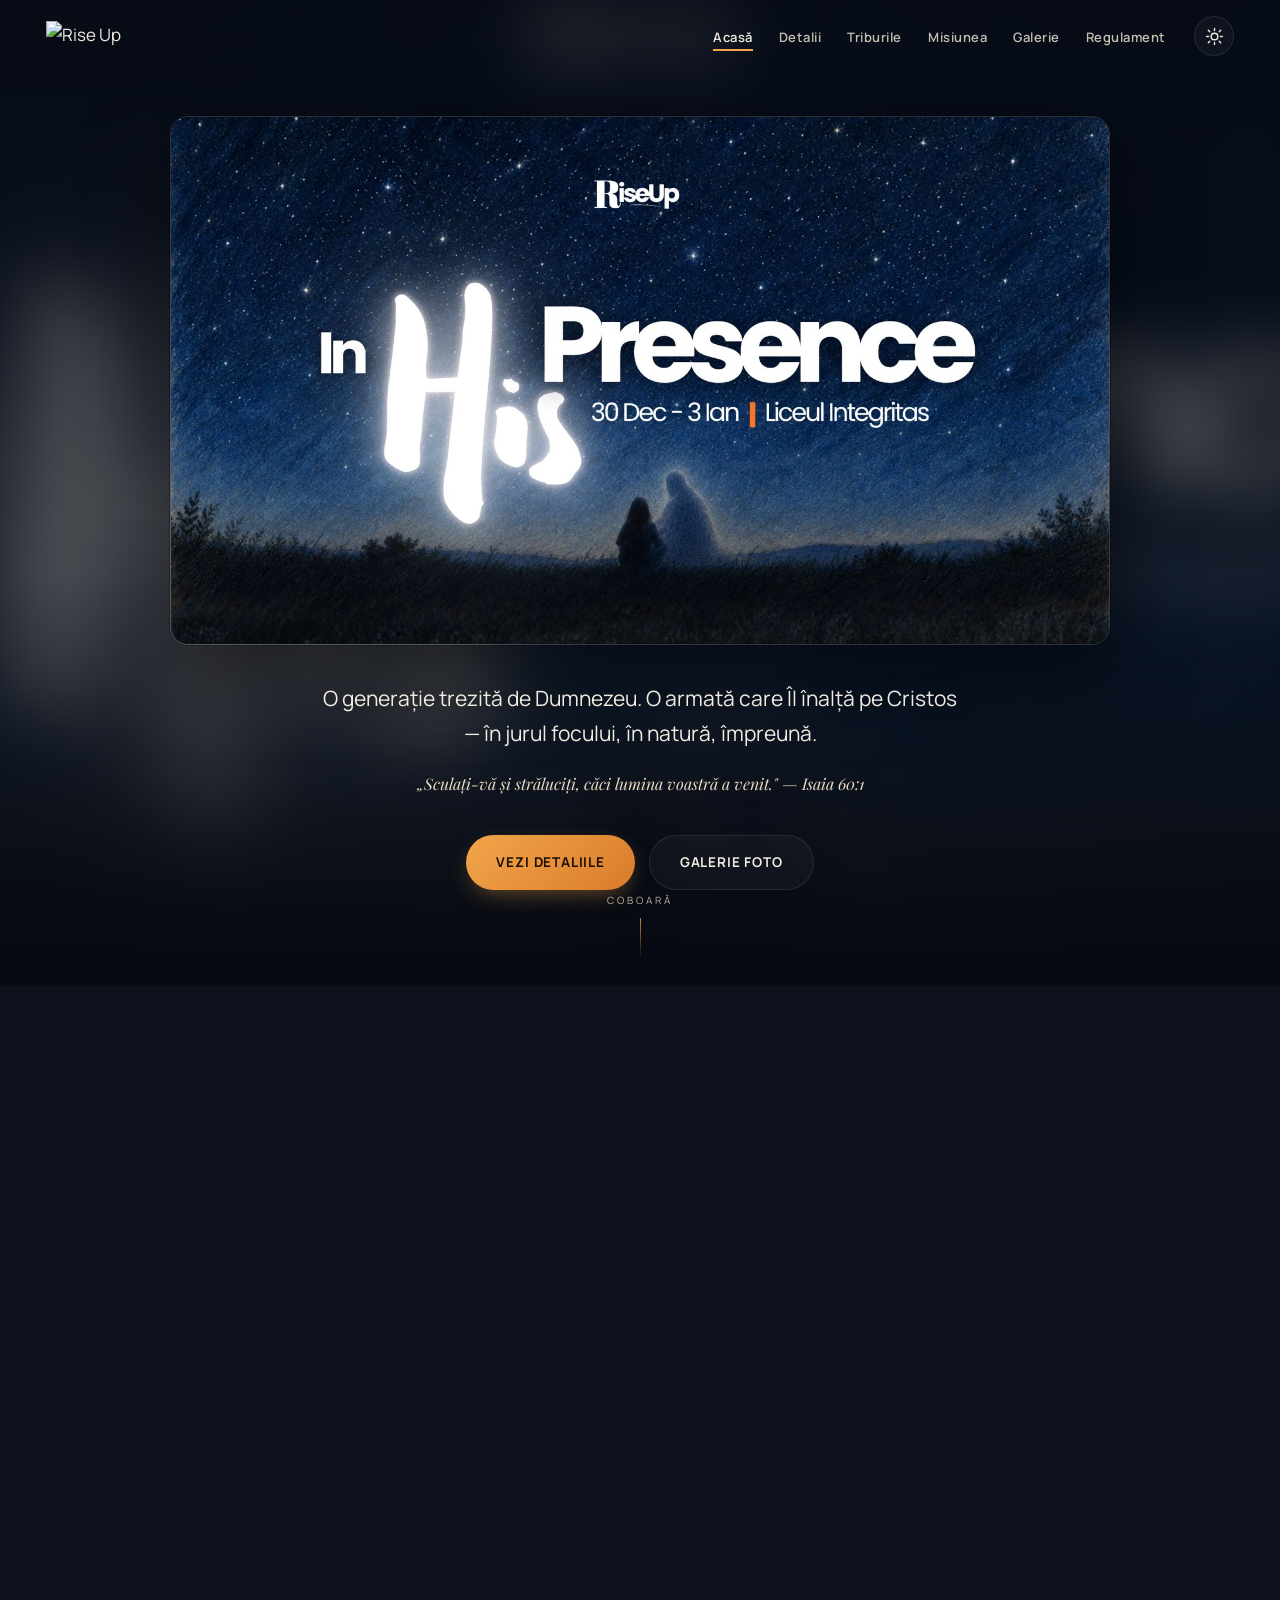
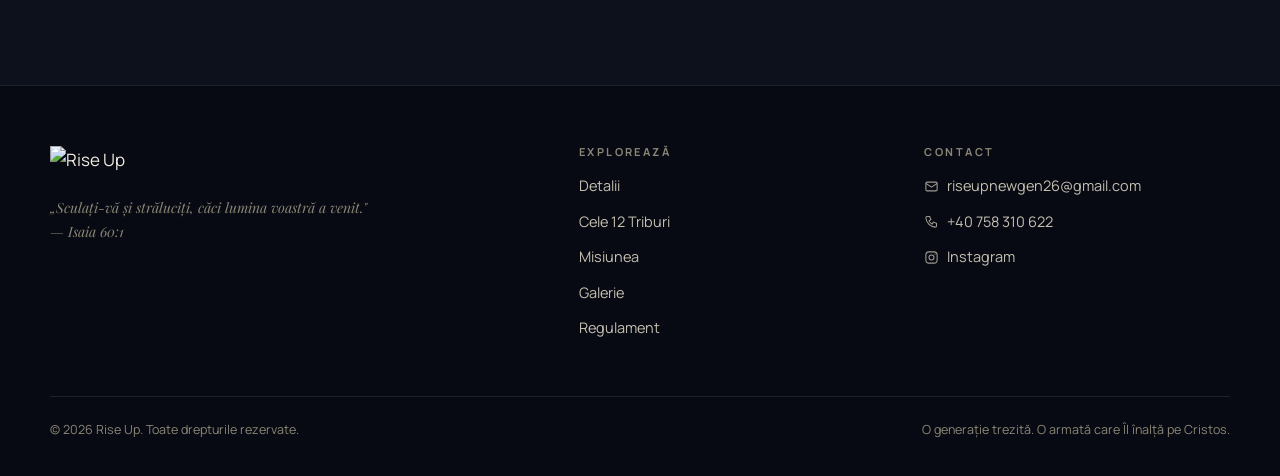
==== index.html @ baa0926e "Hero: afisul "In His Presence" ca prima imagine Luca a cerut afisul editiei pe prima pozitie, fara e" ====
<!DOCTYPE html>
<html lang="ro" data-theme="dark">
<head>
<meta charset="UTF-8">
<meta name="viewport" content="width=device-width, initial-scale=1.0">
<title>Rise Up — O generație trezită</title>
<meta name="description" content="Rise Up — In His Presence. O generație trezită de Dumnezeu. O armată care Îl înalță pe Cristos — în jurul focului, în natură, împreună.">
<link rel="icon" type="image/png" href="favicon.png">
<link rel="apple-touch-icon" href="favicon.png">
<link rel="stylesheet" href="styles.css">
<!--
  ════════════════════════════════════════════════════════════
  RISE UP — PAGINA PRINCIPALĂ
  ✏️ Locuri de editat (caută „EDITEAZĂ"):
   • CLIP HERO  → înlocuiește poza cu clipul în loop
   • DATA & LOCAȚIE → datele taberei + link Google Maps
   • ÎNSCRIERE → linkul de înregistrări (când îl ai)
  ════════════════════════════════════════════════════════════
-->
</head>
<body>

<!-- ═══════════ NAVBAR ═══════════ -->
<nav id="nav" aria-label="Navigare principală">
  <a class="nav-brand" href="index.html" aria-label="Rise Up — acasă">
    <img class="logo-d" src="logo-dark.png" alt="Rise Up">
    <img class="logo-l" src="logo-light.png" alt="Rise Up">
  </a>
  <div class="nav-right">
    <ul class="nav-links">
      <li><a href="index.html" class="active">Acasă</a></li>
      <li><a href="index.html#detalii">Detalii</a></li>
      <li><a href="triburi.html">Triburile</a></li>
      <li><a href="index.html#misiune">Misiunea</a></li>
      <li><a href="galerie">Galerie</a></li>
      <li><a href="regulament.html">Regulament</a></li>
    </ul>
    <button id="theme-btn" class="theme-btn" aria-label="Schimbă tema">
      <svg class="sun" viewBox="0 0 24 24" fill="none" stroke="currentColor" stroke-width="1.8" stroke-linecap="round"><circle cx="12" cy="12" r="4.2"/><path d="M12 2v2.5M12 19.5V22M4.2 4.2l1.8 1.8M18 18l1.8 1.8M2 12h2.5M19.5 12H22M4.2 19.8l1.8-1.8M18 6l1.8-1.8"/></svg>
      <svg class="moon" viewBox="0 0 24 24" fill="none" stroke="currentColor" stroke-width="1.8" stroke-linecap="round" stroke-linejoin="round"><path d="M21 12.8A9 9 0 1 1 11.2 3a7 7 0 0 0 9.8 9.8z"/></svg>
    </button>
  </div>
  <button id="burger" aria-label="Deschide meniul" aria-expanded="false"><span></span><span></span><span></span></button>
</nav>

<div id="mobile-menu">
  <a href="index.html">Acasă</a>
  <a href="index.html#detalii">Detalii</a>
  <a href="triburi.html">Triburile</a>
  <a href="index.html#misiune">Misiunea</a>
  <a href="galerie">Galerie</a>
  <a href="regulament.html">Regulament</a>
</div>

<!-- ═══════════ HERO ═══════════ -->
<header id="hero">
  <!-- ✏️ EDITEAZĂ — AFIȘUL EDIȚIEI:
       Fundalul e aceeași imagine, doar neclară (ambianță). Ca să schimbi ediția,
       înlocuiește fișierul "in-his-presence.jpg" sau pune altul și schimbă-i numele
       în ambele <img> de mai jos (fundal + afiș). -->
  <div class="hero-media" aria-hidden="true">
    <img src="in-his-presence.jpg" alt="">
  </div>
  <canvas id="embers" aria-hidden="true"></canvas>
  <div class="hero-veil"></div>
  <div class="hero-inner">
    <h1 class="sr-only">Rise Up — In His Presence</h1>
    <img class="hero-poster" src="in-his-presence.jpg"
         alt="In His Presence — Rise Up, 30 decembrie – 3 ianuarie, Liceul Integritas"
         width="1600" height="900" fetchpriority="high">
    <p class="hero-sub">O generație trezită de Dumnezeu. O armată care Îl înalță pe Cristos — în jurul focului, în natură, împreună.</p>
    <span class="verse hero-verse">„Sculați-vă și străluciți, căci lumina voastră a venit." — Isaia 60:1</span>
    <div class="hero-ctas">
      <a class="btn btn-fire" href="index.html#detalii">Vezi detaliile</a>
      <a class="btn btn-ghost" href="galerie">Galerie foto</a>
    </div>
  </div>
  <div class="scroll-hint">Coboară<i></i></div>
</header>

<!-- ═══════════ DATA & LOCAȚIE ═══════════ -->
<section class="block" id="detalii">
  <div class="wrap">
    <div class="section-head reveal">
      <span class="eyebrow">Când &amp; unde</span>
      <h2 class="fire-text">Detaliile taberei</h2>
      <p>Tot ce trebuie să știi ca să fii acolo. Notează-ți datele și pornește la drum.</p>
    </div>
    <div class="detail-grid">
      <!-- ✏️ EDITEAZĂ — DATA -->
      <div class="detail-card reveal d1">
        <div class="ico"><svg viewBox="0 0 24 24" fill="none" stroke="currentColor" stroke-width="1.7" stroke-linecap="round"><rect x="3" y="4.5" width="18" height="16" rx="2.5"/><path d="M3 9h18M8 2.5v4M16 2.5v4"/></svg></div>
        <span class="eyebrow">Perioada</span>
        <div class="big">19-26 Iulie 2026</div>
        <p>7 zile de închinare, prietenii și aventură în natură.</p>
        <div class="detail-meta">
          <span>Check-in:19 iulie, ora 16:00</span>
          <span>Check-out: 26-iulie, ora 12:00</span>
        </div>
      </div>
      <!-- ✏️ EDITEAZĂ — LOCAȚIE + LINK GOOGLE MAPS -->
      <div class="detail-card reveal d2">
        <div class="ico"><svg viewBox="0 0 24 24" fill="none" stroke="currentColor" stroke-width="1.7" stroke-linecap="round" stroke-linejoin="round"><path d="M12 21s7-5.5 7-11a7 7 0 1 0-14 0c0 5.5 7 11 7 11z"/><circle cx="12" cy="10" r="2.6"/></svg></div>
        <span class="eyebrow">Locația</span>
        <h3>Camping BERIVOI</h3>
        <p>În mijlocul naturii, lângă Făgărăș — exact unde focul de tabără se vede cel mai bine.</p>
        <a class="map-link" href="https://www.google.com/maps/place/Camping+IMPACT/@45.6957199,24.9758348,17z/data=!3m1!4b1!4m6!3m5!1s0x4748e933a5f3f1ef:0x7afe7c82536399de!8m2!3d45.6957199!4d24.9758348!16s%2Fg%2F11fy19kldj" target="_blank" rel="noopener">
          Deschide în Google Maps
          <svg viewBox="0 0 24 24" fill="none" stroke="currentColor" stroke-width="2" stroke-linecap="round" stroke-linejoin="round"><path d="M7 17 17 7M9 7h8v8"/></svg>
        </a>
      </div>
    </div>
  </div>
</section>

<!-- ═══════════ ÎNSCRIERI ═══════════ -->
<section class="block" id="inscriere">
  <div class="wrap">
    <div class="cta-band reveal">
      <span class="pill">Locuri limitate</span>
      <h2 class="fire-text" style="margin-top:18px">Vino la Rise Up</h2>
      <p>Înscrierile pentru această ediție s-au încheiat. Îți mulțumim pentru interes — poți citi în continuare regulamentul taberei.</p>

      <div class="enroll">
        <a class="btn btn-ghost" href="regulament.html" target="_blank" rel="noopener">
          <svg viewBox="0 0 24 24" fill="none" stroke="currentColor" stroke-width="1.8" stroke-linecap="round" stroke-linejoin="round"><path d="M4 5a2 2 0 0 1 2-2h8l4 4v12a2 2 0 0 1-2 2H6a2 2 0 0 1-2-2z"/><path d="M14 3v4h4M8 13h8M8 17h6"/></svg>
          1. Citește regulamentul
        </a>

        <label class="agree" for="agree-check">
          <input type="checkbox" id="agree-check">
          <span class="box"><svg viewBox="0 0 24 24" fill="none" stroke="currentColor" stroke-width="3" stroke-linecap="round" stroke-linejoin="round"><path d="m5 12 5 5L20 7"/></svg></span>
          <span>2. Am citit <a href="regulament.html" target="_blank" rel="noopener">regulamentul</a> și sunt de acord cu regulile.</span>
        </label>

        <!-- ✏️ EDITEAZĂ — ÎNSCRIERE:
             Înscrierile sunt ÎNCHISE: butonul e blocat și nu are niciun link.
             Ca să redeschizi, scoate data-closed="true" și pune linkul în data-href="...". -->
        <a class="btn btn-fire" id="enroll-btn" href="#" data-closed="true" aria-disabled="true">
          3. Înscrieri închise
          <svg viewBox="0 0 24 24" fill="none" stroke="currentColor" stroke-width="2.2" stroke-linecap="round" stroke-linejoin="round"><rect x="5" y="11" width="14" height="10" rx="2"/><path d="M8 11V7a4 4 0 0 1 8 0v4"/></svg>
        </a>
      </div>

      <p class="cta-note" id="enroll-note">Înscrierile s-au încheiat. 🔥</p>
    </div>
  </div>
</section>

<!-- ═══════════ MISIUNE ═══════════ -->
<section class="block" id="misiune">
  <div class="wrap">
    <div class="mis-grid">
      <div class="mis-left reveal">
        <span class="eyebrow">De ce existăm</span>
        <h2>Un cadru în care tinerii Îl întâlnesc pe Isus.</h2>
        <p>Nu un program. O întâlnire. Vrem să ajutăm o generație întreagă să fie trezită de Dumnezeu — o armată de tineri care Îl înalță pe Cristos și duce Evanghelia întregii lumi în această generație.</p>
        <p>Nu doctrine discutate. Isus trăit.</p>
        <span class="verse">„Sculați-vă și străluciți, căci lumina voastră a venit." — Isaia 60:1</span>
      </div>
      <div class="pillars">
        <div class="pillar reveal d1"><span class="num">01</span><div><h3>Prezența lui Dumnezeu</h3><p>Fiecare moment e construit în jurul atmosferei sfinte.</p></div></div>
        <div class="pillar reveal d2"><span class="num">02</span><div><h3>Întâlnirea personală cu Isus</h3><p>Cristos în centru, nu la periferie.</p></div></div>
        <div class="pillar reveal d3"><span class="num">03</span><div><h3>Convertirea adevărată</h3><p>Transformare profundă, nu o decizie de moment.</p></div></div>
        <div class="pillar reveal d4"><span class="num">04</span><div><h3>Comunitate &amp; triburi</h3><p>Fiecare tânăr aparține unui trib — descoperă-l.</p></div></div>
      </div>
    </div>
  </div>
</section>

<!-- ═══════════ FOOTER ═══════════ -->
<footer id="contact">
  <div class="foot-grid">
    <div class="foot-col">
      <div class="foot-brand"><img class="logo-d" src="logo-dark.png" alt="Rise Up"><img class="logo-l" src="logo-light.png" alt="Rise Up"></div>
      <span class="verse">„Sculați-vă și străluciți, căci lumina voastră a venit." — Isaia 60:1</span>
    </div>
    <div class="foot-col">
      <h4>Explorează</h4>
      <a href="index.html#detalii">Detalii</a>
      <a href="triburi.html">Cele 12 Triburi</a>
      <a href="index.html#misiune">Misiunea</a>
      <a href="galerie">Galerie</a>
      <a href="regulament.html">Regulament</a>
    </div>
    <div class="foot-col">
      <h4>Contact</h4>
      <a href="mailto:riseupnewgen26@gmail.com"><svg viewBox="0 0 24 24" fill="none" stroke="currentColor" stroke-width="1.7"><rect x="3" y="5" width="18" height="14" rx="2"/><path d="m3 7 9 6 9-6"/></svg>riseupnewgen26@gmail.com</a>
      <a href="tel:+40758310622"><svg viewBox="0 0 24 24" fill="none" stroke="currentColor" stroke-width="1.7"><path d="M5 4h4l2 5-3 2a12 12 0 0 0 5 5l2-3 5 2v4a2 2 0 0 1-2 2A16 16 0 0 1 3 6a2 2 0 0 1 2-2z"/></svg>+40 758 310 622</a>
      <a href="https://www.instagram.com/rise_up_nextgen?igsh=OWN2cGVqcDBndG52" target="_blank" rel="noopener"><svg viewBox="0 0 24 24" fill="none" stroke="currentColor" stroke-width="1.7"><rect x="3" y="3" width="18" height="18" rx="5"/><circle cx="12" cy="12" r="4"/><circle cx="17.5" cy="6.5" r="1" fill="currentColor" stroke="none"/></svg>Instagram</a>
    </div>
  </div>
  <div class="foot-bottom">
    <span>© 2026 Rise Up. Toate drepturile rezervate.</span>
    <span>O generație trezită. O armată care Îl înalță pe Cristos.</span>
  </div>
</footer>

<script src="main.js"></script>
<script type="module" src="js/login-ascuns.js"></script>
</body>
</html>
---- styles.css ----
/* ═══════════════════════════════════════════════════════════════
   RISE UP — DESIGN SYSTEM
   Folosit de toate paginile (index / triburi / regulament / inscriere)
   ─────────────────────────────────────────────────────────────
   • Dark + Light mode (toggle în navbar, salvat în localStorage)
   • Accent „foc de tabără" pe ambele teme
   ═══════════════════════════════════════════════════════════════ */

@import url('https://fonts.googleapis.com/css2?family=Playfair+Display:ital,wght@0,500;0,600;0,700;0,800;0,900;1,500;1,600&family=Manrope:wght@300;400;500;600;700;800&display=swap');

/* ─────────── TOKENS — DARK (default) ─────────── */
:root{
  --bg:#070a12;
  --bg-2:#0c111c;
  --bg-3:#121828;
  --card:rgba(255,255,255,.035);
  --card-brd:rgba(255,255,255,.09);
  --card-hover:rgba(255,255,255,.06);
  --ink:#f1ece1;
  --ink-soft:#c5bfb2;
  --ink-dim:#8b8676;
  --fire:#f2a64a;
  --fire-hot:#ffd9a0;
  --fire-deep:#d97b2c;
  --ember:rgba(242,166,74,.16);
  --line:rgba(242,166,74,.22);
  --nav-bg:rgba(7,10,18,.55);
  --nav-bg-solid:rgba(8,11,20,.86);
  --shadow:0 24px 60px -20px rgba(0,0,0,.7);
  --glow:0 0 50px -8px rgba(242,166,74,.45);

  --display:'Playfair Display',serif;
  --body:'Manrope',sans-serif;
  --max:1180px;
  --ease:cubic-bezier(.22,1,.36,1);
  --radius:18px;
  color-scheme:dark;
}

/* ─────────── TOKENS — LIGHT ─────────── */
[data-theme="light"]{
  --bg:#fbf6ec;
  --bg-2:#f4ecdc;
  --bg-3:#efe5d1;
  --card:rgba(60,40,18,.04);
  --card-brd:rgba(60,40,18,.12);
  --card-hover:rgba(60,40,18,.07);
  --ink:#241c12;
  --ink-soft:#4a3f30;
  --ink-dim:#7d7059;
  --fire:#d97a23;
  --fire-hot:#b95e12;
  --fire-deep:#a64e0e;
  --ember:rgba(217,122,35,.14);
  --line:rgba(217,122,35,.3);
  --nav-bg:rgba(251,246,236,.6);
  --nav-bg-solid:rgba(251,246,236,.9);
  --shadow:0 24px 50px -22px rgba(120,80,30,.35);
  --glow:0 0 44px -10px rgba(217,122,35,.5);
  color-scheme:light;
}

/* ─────────── BASE ─────────── */
*{margin:0;padding:0;box-sizing:border-box}
html{scroll-behavior:smooth}
html,body{background:var(--bg)}
body{
  font-family:var(--body);
  color:var(--ink);
  font-size:17px;
  line-height:1.7;
  overflow-x:hidden;
  -webkit-font-smoothing:antialiased;
  transition:background .5s var(--ease),color .5s var(--ease);
}
img,video,svg{display:block;max-width:100%}
a{color:inherit;text-decoration:none}
ul{list-style:none}
::selection{background:var(--fire);color:#0a0c13}

h1,h2,h3,h4{font-family:var(--display);font-weight:800;line-height:1.06;letter-spacing:-.015em}
.eyebrow{
  font-size:12px;letter-spacing:.3em;text-transform:uppercase;
  color:var(--fire);font-weight:700;font-family:var(--body);
}
.verse{font-family:var(--display);font-style:italic;color:var(--ink-dim);font-size:16px}

/* gradient pe titluri foc */
.fire-text{
  background:linear-gradient(180deg,var(--ink) 8%,var(--fire-hot) 78%,var(--fire));
  -webkit-background-clip:text;background-clip:text;color:transparent;
}
[data-theme="light"] .fire-text{
  background:linear-gradient(180deg,var(--ink) 18%,var(--fire) 90%,var(--fire-hot));
  -webkit-background-clip:text;background-clip:text;color:transparent;
}

/* ─────────── BUTOANE ─────────── */
.btn{
  display:inline-flex;align-items:center;gap:10px;
  font-family:var(--body);font-weight:700;font-size:13.5px;letter-spacing:.06em;text-transform:uppercase;
  padding:15px 30px;border-radius:100px;cursor:pointer;border:none;
  transition:transform .35s var(--ease),box-shadow .35s var(--ease),background .35s,color .35s,border-color .35s;
}
.btn svg{width:16px;height:16px}
.btn-fire{
  background:linear-gradient(135deg,var(--fire),var(--fire-deep));
  color:#1a0f02;box-shadow:0 8px 24px -8px rgba(242,166,74,.5);
}
.btn-fire:hover{transform:translateY(-3px);box-shadow:0 16px 40px -10px rgba(242,166,74,.65)}
.btn-ghost{border:1px solid var(--card-brd);color:var(--ink);background:var(--card)}
.btn-ghost:hover{border-color:var(--fire);color:var(--fire);transform:translateY(-3px)}

.pill{
  display:inline-flex;align-items:center;gap:8px;
  font-size:11.5px;letter-spacing:.22em;text-transform:uppercase;font-weight:700;
  color:var(--fire);border:1px solid var(--line);padding:8px 16px;border-radius:100px;
  background:var(--ember);
}

/* ═══════════════ NAVBAR (transparent → solid la scroll) ═══════════════ */
#nav{
  position:fixed;top:0;left:0;right:0;z-index:900;
  display:flex;align-items:center;justify-content:space-between;
  padding:16px clamp(18px,4vw,46px);
  background:transparent;
  border-bottom:1px solid transparent;
  transition:background .4s var(--ease),backdrop-filter .4s,border-color .4s,padding .4s var(--ease);
}
#nav.scrolled{
  background:var(--nav-bg);
  backdrop-filter:blur(18px) saturate(1.4);-webkit-backdrop-filter:blur(18px) saturate(1.4);
  border-bottom:1px solid var(--card-brd);
  padding-top:11px;padding-bottom:11px;
}
.nav-brand{display:flex;align-items:center}
.nav-brand img{height:30px;width:auto;display:block;transition:height .4s var(--ease)}
#nav.scrolled .nav-brand img{height:27px}
.nav-brand .logo-l{display:none}
[data-theme="light"] .nav-brand .logo-d{display:none}
[data-theme="light"] .nav-brand .logo-l{display:block}
.nav-right{display:flex;align-items:center;gap:28px}
.nav-links{display:flex;gap:26px}
.nav-links a{
  font-size:13px;letter-spacing:.04em;font-weight:600;color:var(--ink-soft);
  position:relative;transition:color .3s;
}
.nav-links a::after{
  content:'';position:absolute;left:0;bottom:-5px;width:0;height:1.5px;background:var(--fire);
  transition:width .3s var(--ease);
}
.nav-links a:hover,.nav-links a.active{color:var(--ink)}
.nav-links a:hover::after,.nav-links a.active::after{width:100%}

.theme-btn{
  width:40px;height:40px;border-radius:50%;border:1px solid var(--card-brd);
  background:var(--card);color:var(--ink);cursor:pointer;
  display:flex;align-items:center;justify-content:center;
  transition:transform .4s var(--ease),border-color .3s,background .3s;
}
.theme-btn:hover{transform:rotate(20deg);border-color:var(--fire);color:var(--fire)}
.theme-btn svg{width:19px;height:19px}
.theme-btn .moon{display:none}
[data-theme="light"] .theme-btn .sun{display:none}
[data-theme="light"] .theme-btn .moon{display:block}

/* hamburger */
#burger{
  display:none;width:44px;height:44px;border:1px solid var(--card-brd);border-radius:12px;
  background:var(--card);cursor:pointer;flex-direction:column;align-items:center;justify-content:center;gap:5px;
}
#burger span{width:20px;height:2px;background:var(--ink);border-radius:2px;transition:all .4s var(--ease)}
#burger.open span:nth-child(1){transform:translateY(7px) rotate(45deg)}
#burger.open span:nth-child(2){opacity:0}
#burger.open span:nth-child(3){transform:translateY(-7px) rotate(-45deg)}

#mobile-menu{
  position:fixed;inset:0;z-index:880;background:var(--nav-bg-solid);
  backdrop-filter:blur(26px);-webkit-backdrop-filter:blur(26px);
  display:flex;flex-direction:column;align-items:center;justify-content:center;gap:6px;
  opacity:0;visibility:hidden;transition:opacity .45s var(--ease),visibility .45s;
}
#mobile-menu.open{opacity:1;visibility:visible}
#mobile-menu a{
  font-family:var(--display);font-size:32px;color:var(--ink);padding:10px;
  opacity:0;transform:translateY(18px);transition:opacity .5s var(--ease),transform .5s var(--ease),color .3s;
}
#mobile-menu.open a{opacity:1;transform:none}
#mobile-menu a:hover{color:var(--fire)}
#mobile-menu .m-cta{margin-top:20px}
#mobile-menu.open a:nth-child(1){transition-delay:.06s}
#mobile-menu.open a:nth-child(2){transition-delay:.12s}
#mobile-menu.open a:nth-child(3){transition-delay:.18s}
#mobile-menu.open a:nth-child(4){transition-delay:.24s}
#mobile-menu.open a:nth-child(5){transition-delay:.3s}

/* ═══════════════ HERO ═══════════════ */
#hero{position:relative;min-height:100svh;display:flex;align-items:center;overflow:hidden}
#embers{position:absolute;inset:0;z-index:2;pointer-events:none}
.hero-media{position:absolute;inset:0;z-index:1}
.hero-media img,.hero-media video{width:100%;height:100%;object-fit:cover;object-position:center}
/* Afișul stă și în fundal, dar neclar — așa ia culoarea ediției fără să se bată cap în cap
   cu afișul clar din mijloc. */
.hero-media img{filter:blur(26px) saturate(1.15) brightness(.8);transform:scale(1.32)}
/* scale 1.32 nu e decorativ: blur-ul decolorează marginile imaginii, iar fără marja
   asta se vedea o dungă deschisă sus pe tema light. */
.hero-veil{
  position:absolute;inset:0;z-index:2;
  background:
    linear-gradient(to top,var(--bg) 2%,rgba(7,10,18,.45) 42%,rgba(7,10,18,.62) 100%),
    radial-gradient(120% 90% at 50% 45%,rgba(7,10,18,.15),rgba(7,10,18,.72));
}
[data-theme="light"] .hero-veil{
  background:
    linear-gradient(to top,var(--bg) 1%,rgba(251,246,236,.18) 45%,rgba(20,12,4,.4) 100%),
    radial-gradient(120% 90% at 50% 45%,rgba(20,12,4,.1),rgba(20,12,4,.5));
}
.hero-inner{
  position:relative;z-index:3;width:100%;max-width:var(--max);margin:0 auto;
  padding:116px clamp(20px,4vw,46px) 96px;
  display:flex;flex-direction:column;align-items:center;text-align:center;
}
@keyframes fadeUp{from{opacity:0;transform:translateY(28px)}to{opacity:1;transform:none}}
.hero-inner>*{opacity:0;animation:fadeUp .9s var(--ease) forwards}
.hero-poster{animation-delay:.2s}
.hero-sub{animation-delay:.5s}
.hero-verse{animation-delay:.68s}
.hero-ctas{animation-delay:.86s}
.scroll-hint{animation:fadeUp 1s 1.2s var(--ease) backwards}
/* Afișul ediției — se vede întreg, nu tăiat, și pe telefon. */
.hero-poster{
  display:block;width:100%;max-width:940px;height:auto;aspect-ratio:16/9;object-fit:cover;
  border-radius:18px;border:1px solid rgba(255,255,255,.14);
  box-shadow:0 28px 80px rgba(0,0,0,.55),0 0 0 1px rgba(0,0,0,.25);
  margin-bottom:clamp(26px,4vh,40px);
}
[data-theme="light"] .hero-poster{border-color:rgba(20,12,4,.14);box-shadow:0 24px 64px rgba(20,12,4,.28)}
.sr-only{
  position:absolute;width:1px;height:1px;padding:0;margin:-1px;overflow:hidden;
  clip:rect(0 0 0 0);clip-path:inset(50%);white-space:nowrap;border:0;
}
.hero-sub{max-width:640px;color:#f1ece1;font-size:clamp(17px,2vw,21px);font-weight:400;margin-bottom:18px;text-shadow:0 2px 20px rgba(0,0,0,.5)}
.hero-verse{display:block;max-width:640px;color:#e9dcc4;margin-bottom:38px;text-shadow:0 2px 20px rgba(0,0,0,.5)}
.hero-ctas{display:flex;gap:14px;flex-wrap:wrap;justify-content:center}
.scroll-hint{
  position:absolute;bottom:26px;left:50%;transform:translateX(-50%);z-index:3;
  display:flex;flex-direction:column;align-items:center;gap:9px;
  font-size:10px;letter-spacing:.3em;text-transform:uppercase;color:#e9dcc4;opacity:.8;
}
.scroll-hint i{display:block;width:1px;height:42px;background:linear-gradient(var(--fire),transparent);animation:hint 2.2s ease-in-out infinite}
@keyframes hint{0%,100%{opacity:.2;transform:scaleY(.7)}50%{opacity:1;transform:scaleY(1)}}

/* ═══════════════ SECȚIUNI ═══════════════ */
section.block{position:relative;padding:clamp(80px,12vh,140px) clamp(20px,4vw,46px)}
.wrap{max-width:var(--max);margin:0 auto}
.section-head{max-width:680px;margin:0 auto clamp(48px,7vh,80px);text-align:center}
.section-head.left{text-align:left;margin-left:0}
.section-head .eyebrow{display:inline-block;margin-bottom:16px}
.section-head h2{font-size:clamp(34px,5.5vw,62px);margin-bottom:18px}
.section-head p{color:var(--ink-dim);font-weight:400;font-size:18px}

/* ─────────── DATA & LOCAȚIE ─────────── */
#detalii{background:var(--bg-2)}
.detail-grid{display:grid;grid-template-columns:1fr 1fr;gap:clamp(20px,3vw,30px)}
.detail-card{
  background:var(--card);border:1px solid var(--card-brd);border-radius:var(--radius);
  padding:clamp(28px,4vw,44px);position:relative;overflow:hidden;
  transition:transform .4s var(--ease),border-color .4s,background .4s;
}
.detail-card:hover{transform:translateY(-5px);border-color:var(--line);background:var(--card-hover)}
.detail-card .ico{
  width:52px;height:52px;border-radius:14px;display:flex;align-items:center;justify-content:center;
  background:var(--ember);color:var(--fire);margin-bottom:22px;
}
.detail-card .ico svg{width:26px;height:26px}
.detail-card h3{font-size:clamp(24px,3vw,32px);margin-bottom:6px}
.detail-card .big{font-size:clamp(28px,4vw,42px);color:var(--fire);font-family:var(--display);line-height:1.1;margin-bottom:10px}
.detail-card p{color:var(--ink-dim);font-size:15.5px;margin-bottom:6px}
.detail-card .map-link{
  display:inline-flex;align-items:center;gap:8px;margin-top:18px;color:var(--fire);font-weight:700;
  font-size:14px;border-bottom:1px solid transparent;transition:border-color .3s,gap .3s;
}
.detail-card .map-link:hover{border-color:var(--fire);gap:12px}
.detail-meta{display:flex;flex-wrap:wrap;gap:10px;margin-top:18px}
.detail-meta span{font-size:12.5px;color:var(--ink-soft);background:var(--card);border:1px solid var(--card-brd);padding:6px 14px;border-radius:100px}

/* ─────────── ÎNSCRIERI ─────────── */
#inscriere{position:relative;overflow:hidden;text-align:center}
.cta-band{
  position:relative;background:linear-gradient(135deg,var(--bg-3),var(--bg-2));
  border:1px solid var(--card-brd);border-radius:28px;
  padding:clamp(48px,8vw,90px) clamp(24px,5vw,60px);overflow:hidden;
}
.cta-band::before{
  content:'';position:absolute;top:-40%;left:50%;transform:translateX(-50%);
  width:560px;height:560px;border-radius:50%;
  background:radial-gradient(circle,var(--ember),transparent 65%);pointer-events:none;
}
.cta-band>*{position:relative;z-index:2}
.cta-band h2{font-size:clamp(32px,5vw,56px);margin-bottom:16px}
.cta-band p{color:var(--ink-soft);max-width:520px;margin:0 auto 14px;font-weight:400}
.cta-note{font-size:13.5px;color:var(--ink-dim);margin-top:18px;transition:color .3s}
.cta-band .hero-ctas{justify-content:center;margin-top:30px}
.btn[aria-disabled="true"]{opacity:.6;pointer-events:none;background:var(--card);color:var(--ink-dim);box-shadow:none}

/* ─── poarta de înscriere (citește + bifează + înscrie) ─── */
.enroll{display:flex;flex-direction:column;align-items:center;gap:20px;margin-top:34px}
.agree{display:flex;align-items:flex-start;gap:13px;cursor:pointer;max-width:460px;text-align:left;font-size:15.5px;color:var(--ink-soft);user-select:none;line-height:1.5}
.agree input{position:absolute;opacity:0;width:0;height:0}
.agree .box{
  flex-shrink:0;width:26px;height:26px;border-radius:8px;border:1.5px solid var(--card-brd);
  background:var(--card);display:flex;align-items:center;justify-content:center;margin-top:1px;
  transition:background .3s var(--ease),border-color .3s var(--ease),transform .3s var(--ease);
}
.agree .box svg{width:15px;height:15px;color:#1a0f02;opacity:0;transform:scale(.4);transition:opacity .25s,transform .25s var(--ease)}
.agree input:checked + .box{background:var(--fire);border-color:var(--fire)}
.agree input:checked + .box svg{opacity:1;transform:scale(1)}
.agree input:focus-visible + .box{box-shadow:0 0 0 3px var(--ember)}
.agree a{color:var(--fire);text-decoration:underline;text-underline-offset:3px}
.agree.shake{animation:shake .4s}
@keyframes shake{0%,100%{transform:translateX(0)}20%,60%{transform:translateX(-7px)}40%,80%{transform:translateX(7px)}}
#enroll-btn[aria-disabled="true"]{pointer-events:auto;cursor:not-allowed;opacity:.55;filter:grayscale(.25)}
/* Înscrieri închise — buton stins, închis la culoare */
#enroll-btn[data-closed="true"]{
  background:#2a2a2e;
  color:#8b8b93;
  box-shadow:none;
  filter:grayscale(1);
  opacity:.75;
  cursor:not-allowed;
}
#enroll-btn[data-closed="true"]:hover{transform:none;box-shadow:none;background:#2a2a2e}

/* ─────────── MISIUNE ─────────── */
#misiune{background:var(--bg-2)}
.mis-grid{display:grid;grid-template-columns:1.05fr 1fr;gap:clamp(36px,6vw,80px);align-items:center}
.mis-left h2{font-size:clamp(30px,4.5vw,50px);margin-bottom:22px}
.mis-left p{color:var(--ink-soft);font-weight:400;margin-bottom:18px}
.mis-left .verse{display:block;margin-top:26px;padding-left:18px;border-left:2px solid var(--line)}
.pillars{display:flex;flex-direction:column;gap:14px}
.pillar{
  background:var(--card);border:1px solid var(--card-brd);border-radius:16px;padding:22px 24px;
  display:flex;gap:18px;align-items:flex-start;
  transition:transform .4s var(--ease),border-color .4s,background .4s;
}
.pillar:hover{transform:translateX(6px);border-color:var(--line);background:var(--card-hover)}
.pillar .num{font-family:var(--display);font-size:24px;color:var(--fire);line-height:1;min-width:32px}
.pillar h3{font-size:19px;margin-bottom:5px}
.pillar p{color:var(--ink-dim);font-size:14.5px;line-height:1.55}

/* ─────────── TRIBURI (pagina) ─────────── */
.tribes-grid{
  display:grid;grid-template-columns:repeat(auto-fill,minmax(280px,1fr));
  gap:clamp(16px,2vw,22px);
}
.tribe-card{
  position:relative;background:var(--card);border:1px solid var(--card-brd);
  border-radius:var(--radius);padding:30px 28px;overflow:hidden;
  transition:transform .45s var(--ease),border-color .45s,background .45s,box-shadow .45s;
}
.tribe-card::before{
  content:'';position:absolute;inset:0;border-radius:inherit;padding:1px;
  background:linear-gradient(135deg,var(--line),transparent 45%);
  -webkit-mask:linear-gradient(#000 0 0) content-box,linear-gradient(#000 0 0);
  -webkit-mask-composite:xor;mask-composite:exclude;opacity:0;transition:opacity .45s;
}
.tribe-card:hover{transform:translateY(-6px);border-color:var(--line);background:var(--card-hover);box-shadow:var(--shadow)}
.tribe-card:hover::before{opacity:1}
.tribe-card .roman{
  font-family:var(--display);font-size:54px;line-height:1;
  color:transparent;-webkit-text-stroke:1px var(--line);
  position:absolute;top:18px;right:22px;user-select:none;transition:-webkit-text-stroke-color .4s;
}
.tribe-card:hover .roman{-webkit-text-stroke-color:var(--fire)}
.tribe-card .tag{font-size:11px;letter-spacing:.16em;text-transform:uppercase;color:var(--fire);font-weight:700;margin-bottom:14px;display:block}
.tribe-card h3{font-size:27px;margin-bottom:10px}
.tribe-card p{color:var(--ink-dim);font-size:14.5px;line-height:1.6;max-width:30ch}

/* header intern de pagină (sub-hero pentru pagini secundare) */
.page-head{
  position:relative;padding:clamp(130px,18vh,190px) clamp(20px,4vw,46px) clamp(50px,8vh,80px);
  text-align:center;overflow:hidden;
  background:radial-gradient(ellipse 60% 80% at 50% 0%,var(--ember),transparent 60%),var(--bg);
}
.page-head::after{content:'';position:absolute;top:0;left:50%;transform:translateX(-50%);width:1px;height:34%;background:linear-gradient(var(--fire),transparent);box-shadow:0 0 22px 3px var(--ember)}
.page-head .pill{margin-bottom:20px}
.page-head h1{font-size:clamp(40px,7vw,80px);margin-bottom:16px}
.page-head p{color:var(--ink-dim);max-width:600px;margin:0 auto;font-weight:400}

/* ─────────── REGULAMENT ─────────── */
.rules{max-width:820px;margin:0 auto;display:flex;flex-direction:column;gap:14px}
.rule{
  display:flex;gap:22px;align-items:flex-start;
  background:var(--card);border:1px solid var(--card-brd);border-radius:16px;
  padding:24px 26px;transition:transform .4s var(--ease),border-color .4s,background .4s;
}
.rule:hover{border-color:var(--line);background:var(--card-hover);transform:translateX(5px)}
.rule .rnum{
  font-family:var(--display);font-size:22px;font-weight:600;color:var(--fire);
  min-width:46px;height:46px;border-radius:12px;background:var(--ember);
  display:flex;align-items:center;justify-content:center;flex-shrink:0;
}
.rule h3{font-size:19px;letter-spacing:.02em;margin-bottom:7px;text-transform:uppercase;font-family:var(--body);font-weight:800;font-size:14px;letter-spacing:.12em;color:var(--fire)}
.rule p{color:var(--ink-soft);font-size:15.5px;line-height:1.65}
.rule-note{max-width:820px;margin:34px auto 0;text-align:center;color:var(--ink-dim);font-size:14px}

/* ═══════════════ FOOTER ═══════════════ */
footer{border-top:1px solid var(--card-brd);padding:60px clamp(20px,4vw,46px) 36px;background:var(--bg)}
.foot-grid{max-width:var(--max);margin:0 auto;display:grid;grid-template-columns:1.6fr 1fr 1fr;gap:40px}
.foot-brand{display:flex;align-items:center;margin-bottom:16px}
.foot-brand img{height:34px;width:auto}
.foot-brand .logo-l{display:none}
[data-theme="light"] .foot-brand .logo-d{display:none}
[data-theme="light"] .foot-brand .logo-l{display:block}
.foot-col .verse{font-size:14px;max-width:320px;display:block}
.foot-col h4{font-size:11px;letter-spacing:.22em;text-transform:uppercase;color:var(--ink-dim);margin-bottom:16px;font-weight:700;font-family:var(--body)}
.foot-col a{display:flex;align-items:center;gap:8px;font-size:14.5px;color:var(--ink-soft);margin-bottom:11px;transition:color .3s,transform .3s}
.foot-col a:hover{color:var(--fire);transform:translateX(3px)}
.foot-col a svg{width:15px;height:15px;opacity:.8}
.foot-bottom{
  max-width:var(--max);margin:44px auto 0;padding-top:22px;border-top:1px solid var(--card-brd);
  display:flex;justify-content:space-between;gap:14px;flex-wrap:wrap;font-size:12.5px;color:var(--ink-dim);
}

/* ═══════════════ REVEAL LA SCROLL ═══════════════ */
.reveal{opacity:0;transform:translateY(30px);transition:opacity .9s var(--ease),transform .9s var(--ease)}
.reveal.in{opacity:1;transform:none}
.reveal.d1{transition-delay:.08s}.reveal.d2{transition-delay:.16s}.reveal.d3{transition-delay:.24s}
.reveal.d4{transition-delay:.32s}.reveal.d5{transition-delay:.4s}.reveal.d6{transition-delay:.48s}

/* ═══════════════ MOBIL ═══════════════ */
@media (max-width:880px){
  .nav-links{display:none}
  #burger{display:flex}
  /* Pe telefon, butonul de temă stă lângă logo, iar hamburgerul e
     împins la dreapta. Fără asta, "space-between" îl lasă la mijloc. */
  #nav:not(.nav-admin){justify-content:flex-start;gap:13px}
  #nav:not(.nav-admin) .nav-right{gap:13px}
  #nav:not(.nav-admin) #burger{margin-left:auto}
  .detail-grid{grid-template-columns:1fr}
  .mis-grid{grid-template-columns:1fr;gap:36px}
  .foot-grid{grid-template-columns:1fr;gap:30px}
  .hero-ctas .btn{flex:1;justify-content:center;min-width:160px}
}
@media (max-width:560px){
  body{font-size:16px}
  .hero-inner{padding-bottom:120px}
  .hero-poster{border-radius:14px;margin-bottom:24px}
  .scroll-hint{bottom:14px}
}
@media (prefers-reduced-motion:reduce){
  *,*::before,*::after{animation-duration:.01ms!important;transition-duration:.01ms!important}
  html{scroll-behavior:auto}
  .reveal{opacity:1;transform:none}
}

/* ═══════════════ GALERIE — COMING SOON ═══════════════ */
.coming-soon{
  max-width:640px;margin:0 auto;text-align:center;
  background:var(--card);border:1px solid var(--card-brd);border-radius:var(--radius);
  padding:clamp(40px,7vw,72px) clamp(24px,5vw,56px);
  box-shadow:var(--shadow);
}
.coming-soon .cs-ico{
  width:78px;height:78px;margin:0 auto 26px;border-radius:20px;
  display:grid;place-items:center;color:var(--fire);
  background:var(--ember);border:1px solid var(--line);box-shadow:var(--glow);
}
.coming-soon .cs-ico svg{width:34px;height:34px}
.coming-soon h2{font-size:clamp(30px,5vw,50px);margin-bottom:16px}
.coming-soon p{color:var(--ink-dim);max-width:44ch;margin:0 auto}
.cs-ctas{display:flex;gap:14px;justify-content:center;flex-wrap:wrap;margin-top:32px}

/* ═══════════════ GALERIE — GRILĂ (pentru poze) ═══════════════ */
.gallery-grid{
  display:grid;grid-template-columns:repeat(auto-fill,minmax(240px,1fr));
  gap:14px;
}
.gallery-item{
  overflow:hidden;border-radius:14px;border:1px solid var(--card-brd);
  aspect-ratio:4/5;background:var(--card);
}
.gallery-item img{width:100%;height:100%;object-fit:cover;transition:transform .6s var(--ease)}
.gallery-item:hover img{transform:scale(1.06)}

/* ═══════════════════════════════════════════════════════════════
   GALERIE FOTO — lightbox, login ascuns, pagina de încărcare
   ═══════════════════════════════════════════════════════════════ */

/* ─────────── LOGIN ASCUNS ─────────── */
@keyframes lg-intra{from{opacity:0}to{opacity:1}}
.lg-fundal{
  position:fixed;inset:0;z-index:210;
  display:flex;align-items:center;justify-content:center;padding:20px;
  background:rgba(4,6,11,.9);
  -webkit-backdrop-filter:blur(18px) saturate(1.4);
          backdrop-filter:blur(18px) saturate(1.4);
  animation:lg-intra .25s var(--ease);
}
.lg-cutie{
  position:relative;width:100%;max-width:380px;
  background:var(--bg-2);border:1px solid var(--card-brd);
  border-radius:20px;padding:34px 30px;box-shadow:var(--shadow);
  display:flex;flex-direction:column;gap:16px;
}
.lg-cutie h3{font-size:26px;margin-bottom:4px}
.lg-cutie label{display:flex;flex-direction:column;gap:7px;font-size:13.5px;color:var(--ink-soft)}
.lg-cutie input{
  background:var(--bg-3);border:1px solid var(--card-brd);color:var(--ink);
  border-radius:10px;padding:12px 14px;font-family:var(--body);font-size:15px;
  transition:border-color .3s;
}
.lg-cutie input:focus{outline:none;border-color:var(--fire)}
.lg-cutie .btn{justify-content:center;margin-top:6px}
.lg-inchide{
  position:absolute;top:12px;right:14px;background:none;border:none;
  color:var(--ink-dim);font-size:26px;cursor:pointer;line-height:1;transition:color .3s;
}
.lg-inchide:hover{color:var(--fire)}
.lg-eroare{color:var(--fire);font-size:13.5px;margin:0}

/* ─────────── PAGINA DE ÎNCĂRCARE ─────────── */
.up-wrap{max-width:820px}
.up-cine{font-size:13px;color:var(--ink-dim)}
.up-cine b{color:var(--ink-soft);font-weight:600}
.up-zi{display:flex;flex-direction:column;gap:8px;font-size:13.5px;color:var(--ink-soft);margin-bottom:22px}
.up-zi input{
  background:var(--bg-3);border:1px solid var(--card-brd);color:var(--ink);
  border-radius:10px;padding:12px 14px;font-family:var(--body);font-size:15px;max-width:280px;
  transition:border-color .3s;
}
.up-zi input:focus{outline:none;border-color:var(--fire)}

.up-zona{
  display:flex;flex-direction:column;align-items:center;gap:10px;
  padding:56px 24px;border-radius:20px;cursor:pointer;text-align:center;
  border:2px dashed var(--card-brd);background:var(--card);
  transition:border-color .3s,background .3s,transform .3s var(--ease);
}
.up-zona:hover,.up-zona:focus-visible,.up-zona.peste{
  border-color:var(--fire);background:var(--ember);outline:none;transform:translateY(-2px);
}
.up-zona svg{width:38px;height:38px;color:var(--fire)}
.up-zona b{font-size:19px;font-family:var(--head)}
.up-zona span{font-size:13.5px;color:var(--ink-dim)}

.up-numar{margin:22px 0 10px;font-size:13.5px;color:var(--ink-dim)}
.up-lista{list-style:none;padding:0;margin:0;display:flex;flex-direction:column;gap:10px}
.up-rand{
  display:grid;grid-template-columns:1fr 130px auto;align-items:center;gap:14px;
  padding:13px 16px;border-radius:12px;
  background:var(--card);border:1px solid var(--card-brd);font-size:13.5px;
}
.up-nume{overflow:hidden;text-overflow:ellipsis;white-space:nowrap;color:var(--ink-soft)}
.up-bara{height:6px;border-radius:100px;background:var(--bg-3);overflow:hidden}
.up-bara span{
  display:block;height:100%;width:0;border-radius:100px;
  background:linear-gradient(90deg,var(--fire),var(--fire-deep));transition:width .3s var(--ease);
}
.up-stare{color:var(--ink-dim);font-size:12.5px;white-space:nowrap}
.up-rand.gata{border-color:var(--line)}
.up-rand.gata .up-stare{color:var(--fire)}
.up-rand.esuat{border-color:#c0392b}
.up-rand.esuat .up-stare{color:#e07a6b;white-space:normal}
.up-reia{
  grid-column:1/-1;justify-self:start;margin-top:6px;cursor:pointer;
  background:none;border:1px solid var(--card-brd);color:var(--ink-soft);
  border-radius:100px;padding:6px 16px;font-family:var(--body);font-size:12.5px;
  transition:border-color .3s,color .3s;
}
.up-reia:hover{border-color:var(--fire);color:var(--fire)}

.up-refuz{
  min-height:100vh;display:flex;flex-direction:column;align-items:center;justify-content:center;
  gap:18px;text-align:center;padding:24px;
}
.up-refuz h1{font-size:clamp(30px,5vw,48px)}
.up-refuz p{color:var(--ink-dim)}

@media(max-width:560px){
  .up-rand{grid-template-columns:1fr;gap:8px}
  .up-bara{width:100%}
}

/* ─────────── DASHBOARD FOTOGRAF ─────────── */
.nav-dashboard{color:var(--fire)!important;font-weight:700}

.db-cap{display:flex;align-items:baseline;justify-content:space-between;gap:16px;flex-wrap:wrap;margin-top:46px}
.db-cap h2{font-size:clamp(24px,3.4vw,34px)}
.db-numar{color:var(--ink-dim);font-size:13.5px;margin:0}

.db-unelte{display:flex;align-items:center;gap:10px;flex-wrap:wrap;margin:18px 0 8px}
.db-mic{padding:9px 18px;font-size:12px}
.db-sterge-alese{border-color:#c0392b;color:#e07a6b}
.db-sterge-alese:hover{border-color:#e74c3c;color:#ff8f7d}
.db-sterge-alese.sigur{background:rgba(192,57,43,.16);border-color:#e74c3c;color:#ff8f7d}
.db-ajutor{color:var(--ink-dim);font-size:12.5px;margin:0 0 20px}

.db-grila{
  display:grid;gap:14px;
  grid-template-columns:repeat(auto-fill,minmax(190px,1fr));
}
.db-poza{
  border:1px solid var(--card-brd);border-radius:14px;overflow:hidden;
  background:var(--card);transition:border-color .3s,transform .3s var(--ease);
}
.db-poza:hover{transform:translateY(-2px)}
.db-poza.aleasa{border-color:var(--fire);box-shadow:0 0 0 1px var(--fire) inset}

.db-bifa{display:block;position:relative;cursor:pointer;aspect-ratio:4/3}
.db-bifa img{width:100%;height:100%;object-fit:cover;display:block}
.db-bifa input{
  position:absolute;top:10px;left:10px;z-index:2;
  width:20px;height:20px;accent-color:var(--fire);cursor:pointer;
}
.db-bifa::after{
  content:'';position:absolute;inset:0;background:linear-gradient(180deg,rgba(0,0,0,.35),transparent 45%);
  pointer-events:none;
}

.db-jos{padding:10px 11px 11px;display:flex;flex-direction:column;gap:8px}
.db-eticheta{
  width:100%;background:var(--bg-3);border:1px solid var(--card-brd);color:var(--ink);
  border-radius:8px;padding:7px 10px;font-family:var(--body);font-size:12.5px;
  transition:border-color .3s,background .3s;
}
.db-eticheta:focus{outline:none;border-color:var(--fire)}
.db-eticheta.salveaza{opacity:.5}
.db-eticheta.salvat{border-color:var(--fire);background:var(--ember)}
.db-eticheta.eroare{border-color:#c0392b}

.db-meta{display:flex;align-items:center;justify-content:space-between;gap:8px}
.db-meta span{font-size:11.5px;color:var(--ink-dim)}
.db-sterge{
  background:none;border:1px solid var(--card-brd);color:var(--ink-dim);
  border-radius:100px;padding:4px 12px;font-family:var(--body);font-size:11.5px;
  cursor:pointer;transition:all .25s;
}
.db-sterge:hover{border-color:#c0392b;color:#e07a6b}
.db-sterge.sigur{border-color:#e74c3c;color:#ff8f7d;background:rgba(192,57,43,.16)}
.db-sterge:disabled{opacity:.5;cursor:default}

@media(max-width:520px){
  .db-grila{grid-template-columns:repeat(auto-fill,minmax(140px,1fr));gap:10px}
}

/* Butoanele din dashboard */
.db-acasa{padding:11px 20px;font-size:12px}
.db-acasa svg{width:15px;height:15px}

.db-subsol{display:flex;justify-content:center;margin:44px 0 8px}
.db-logout{
  display:grid;place-items:center;width:44px;height:44px;border-radius:50%;
  cursor:pointer;background:var(--card);border:1px solid var(--card-brd);
  color:var(--ink-dim);transition:all .25s var(--ease);
}
.db-logout svg{width:19px;height:19px}
.db-logout:hover{border-color:#c0392b;color:#e07a6b;transform:translateY(-2px)}

/* Atributul hidden vine din foaia browserului, deci orice
   "display:flex" scris de noi il bate si elementul ramane vizibil.
   Regula asta il face sa functioneze din nou peste tot. */
[hidden]{display:none!important}

/* ═══════════════════════════════════════════════════════════════
   VIZUALIZATOR FOTO — pe tot ecranul, ca galeria din telefon
   z-index 1000: peste navbar (900), altfel bara de sus ar rămâne
   vizibilă peste poze și ar înghiți gesturile din partea de sus.
   Butoane din sticlă: -webkit-backdrop-filter e pentru iOS, unde
   varianta fără prefix încă nu e suportată peste tot.
   ═══════════════════════════════════════════════════════════════ */

.vz{
  position:fixed;inset:0;z-index:1000;
  opacity:0;transition:opacity .26s var(--ease);
  --vz-opac:1;
}
.vz-deschis{opacity:1}

.vz-fundal{
  position:absolute;inset:0;
  background:rgba(3,5,9,calc(.96 * var(--vz-opac)));
  -webkit-backdrop-filter:blur(26px) saturate(1.3);
          backdrop-filter:blur(26px) saturate(1.3);
}

/* ─── poza, pe tot ecranul ─── */
.vz-scena{
  position:absolute;inset:0;z-index:1;
  display:flex;align-items:center;justify-content:center;
  overflow:hidden;
  touch-action:none;              /* gesturile le tratăm noi */
  cursor:grab;
}
.vz-marit .vz-scena{cursor:move}
.vz-img{
  max-width:100%;max-height:100%;
  object-fit:contain;
  transform-origin:center center;
  -webkit-user-select:none;user-select:none;-webkit-touch-callout:none;
  will-change:transform;
}
.vz-deschis .vz-img{animation:vz-intra .32s cubic-bezier(.22,.9,.3,1)}
@keyframes vz-intra{from{opacity:0;transform:scale(.94)}to{opacity:1;transform:scale(1)}}

/* ─── butoane din sticlă ─── */
.vz-rotund{
  display:grid;place-items:center;flex:none;
  width:44px;height:44px;border-radius:50%;
  cursor:pointer;color:#fff;padding:0;
  background:rgba(255,255,255,.14);
  border:1px solid rgba(255,255,255,.22);
  -webkit-backdrop-filter:blur(20px) saturate(1.8);
          backdrop-filter:blur(20px) saturate(1.8);
  box-shadow:0 6px 22px -6px rgba(0,0,0,.55), inset 0 1px 0 rgba(255,255,255,.28);
  transition:transform .2s var(--ease), background .2s;
  -webkit-tap-highlight-color:transparent;
}
.vz-rotund svg{width:20px;height:20px}
.vz-rotund:hover{background:rgba(255,255,255,.23)}
.vz-rotund:active{transform:scale(.92)}

/* ─── bara de sus ─── */
.vz-sus{
  position:absolute;top:0;left:0;right:0;z-index:3;
  display:flex;align-items:center;gap:12px;
  padding:16px 16px 0;
  transition:opacity .28s var(--ease), transform .28s var(--ease);
}
.vz-mijloc{
  flex:1;min-width:0;display:flex;flex-direction:column;gap:2px;align-items:center;
}
.vz-pozitie{
  font-size:12.5px;font-weight:700;letter-spacing:.05em;
  color:rgba(255,255,255,.95);
  padding:5px 13px;border-radius:100px;
  background:rgba(255,255,255,.12);
  border:1px solid rgba(255,255,255,.16);
  -webkit-backdrop-filter:blur(18px);backdrop-filter:blur(18px);
}
.vz-eticheta{
  font-size:11.5px;color:rgba(255,255,255,.65);
  max-width:60vw;overflow:hidden;text-overflow:ellipsis;white-space:nowrap;
}
.vz-eticheta:empty{display:none}
.vz-dreapta{display:flex;gap:10px}

/* ─── meniul cu 3 puncte ─── */
.vz-meniu{
  position:absolute;top:70px;right:16px;z-index:4;
  min-width:196px;padding:7px;border-radius:16px;
  display:flex;flex-direction:column;gap:2px;
  background:rgba(28,30,38,.7);
  border:1px solid rgba(255,255,255,.16);
  -webkit-backdrop-filter:blur(26px) saturate(1.8);
          backdrop-filter:blur(26px) saturate(1.8);
  box-shadow:0 20px 50px -14px rgba(0,0,0,.7);
  animation:vz-meniu-intra .18s var(--ease);
}
@keyframes vz-meniu-intra{from{opacity:0;transform:translateY(-8px) scale(.96)}to{opacity:1;transform:none}}
.vz-optiune{
  display:flex;align-items:center;gap:11px;
  padding:11px 13px;border-radius:11px;
  background:none;border:none;cursor:pointer;
  color:rgba(255,255,255,.92);font-family:var(--body);font-size:13.5px;text-align:left;
  transition:background .2s;
}
.vz-optiune svg{width:18px;height:18px;flex:none;opacity:.8}
.vz-optiune:hover{background:rgba(255,255,255,.11)}
.vz-op-sterge{color:#ff9b8a}
.vz-op-sterge.vz-sigur{background:rgba(231,76,60,.22);color:#ffb0a2}

/* ─── săgeți (doar desktop) ─── */
.vz-sageata{position:absolute;top:50%;transform:translateY(-50%);z-index:3}
.vz-sageata:active{transform:translateY(-50%) scale(.92)}
.vz-inapoi{left:18px}
.vz-inainte{right:18px}
.vz-singura .vz-sageata{display:none}

/* ─── panoul de detalii ─── */
.vz-detalii{
  position:absolute;bottom:26px;left:50%;transform:translateX(-50%);z-index:3;
  display:flex;flex-direction:column;gap:3px;align-items:center;
  padding:13px 22px;border-radius:16px;text-align:center;
  background:rgba(28,30,38,.7);
  border:1px solid rgba(255,255,255,.16);
  -webkit-backdrop-filter:blur(24px);backdrop-filter:blur(24px);
  animation:vz-meniu-intra .2s var(--ease);
}
.vz-detalii b{font-size:13px;color:#fff;font-weight:600}
.vz-detalii span{font-size:11.5px;color:rgba(255,255,255,.6)}

/* ─── un tap ascunde butoanele, ca să vezi poza curată ─── */
.vz-curat .vz-sus,
.vz-curat .vz-sageata{opacity:0;pointer-events:none;transform:translateY(-10px)}
.vz-curat .vz-sageata{transform:translateY(-50%)}

@media(max-width:820px){
  .vz-sageata{display:none}        /* pe telefon se dă swipe */
}
@media(max-width:640px){
  .vz-sus{padding:12px 12px 0}
  .vz-meniu{top:64px;right:12px}
}

@media(prefers-reduced-motion:reduce){
  .vz,.vz-img,.vz-rotund,.vz-sus,.vz-meniu{transition:none!important;animation:none!important}
}

/* Cât timp ești pe o poză, bara de sus dispare complet. */
html.vz-activ #nav,
html.vz-activ #mobile-menu,
html.vz-activ #burger{opacity:0!important;pointer-events:none!important}
html.vz-activ #nav{transition:opacity .2s var(--ease)}

/* Pe ecran mic, în dashboard nu mai încape și emailul lângă butoane. */
@media(max-width:560px){
  .up-cine{display:none}
  .nav-admin .nav-right{gap:10px}
}
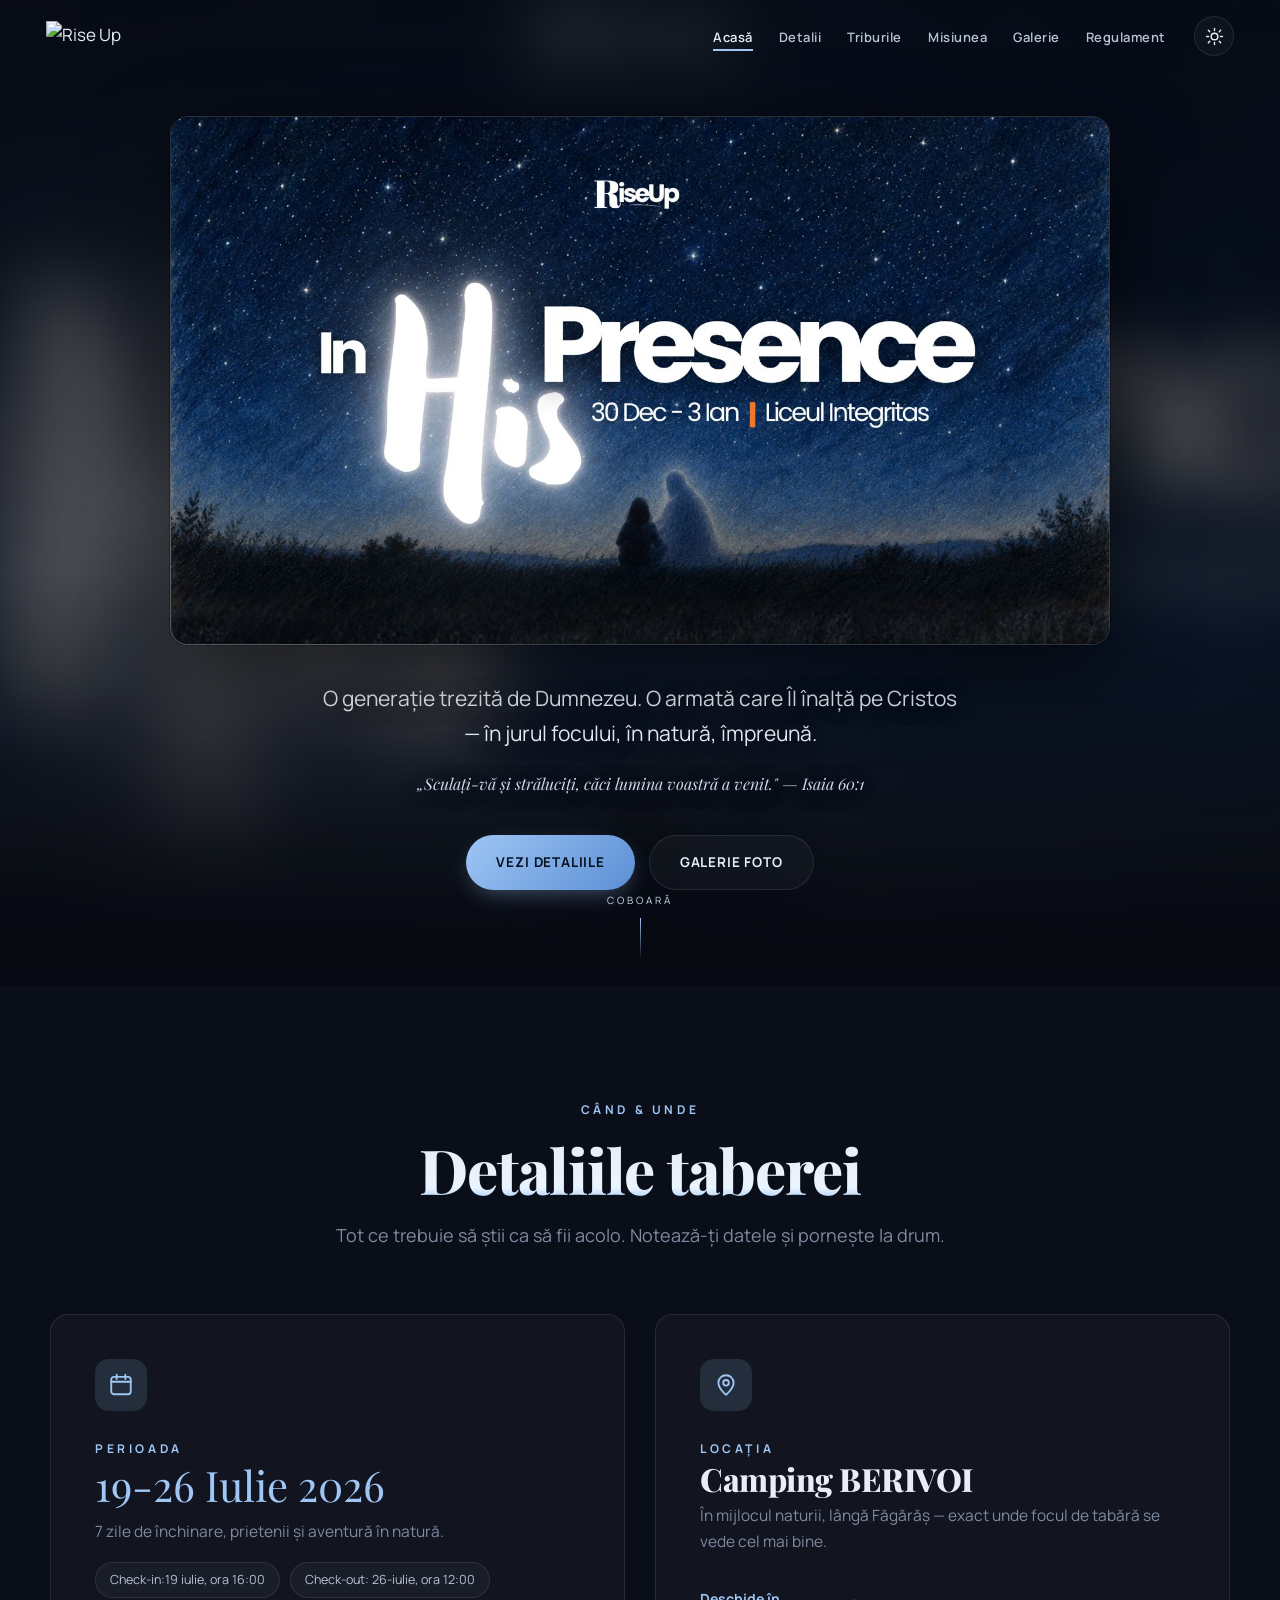
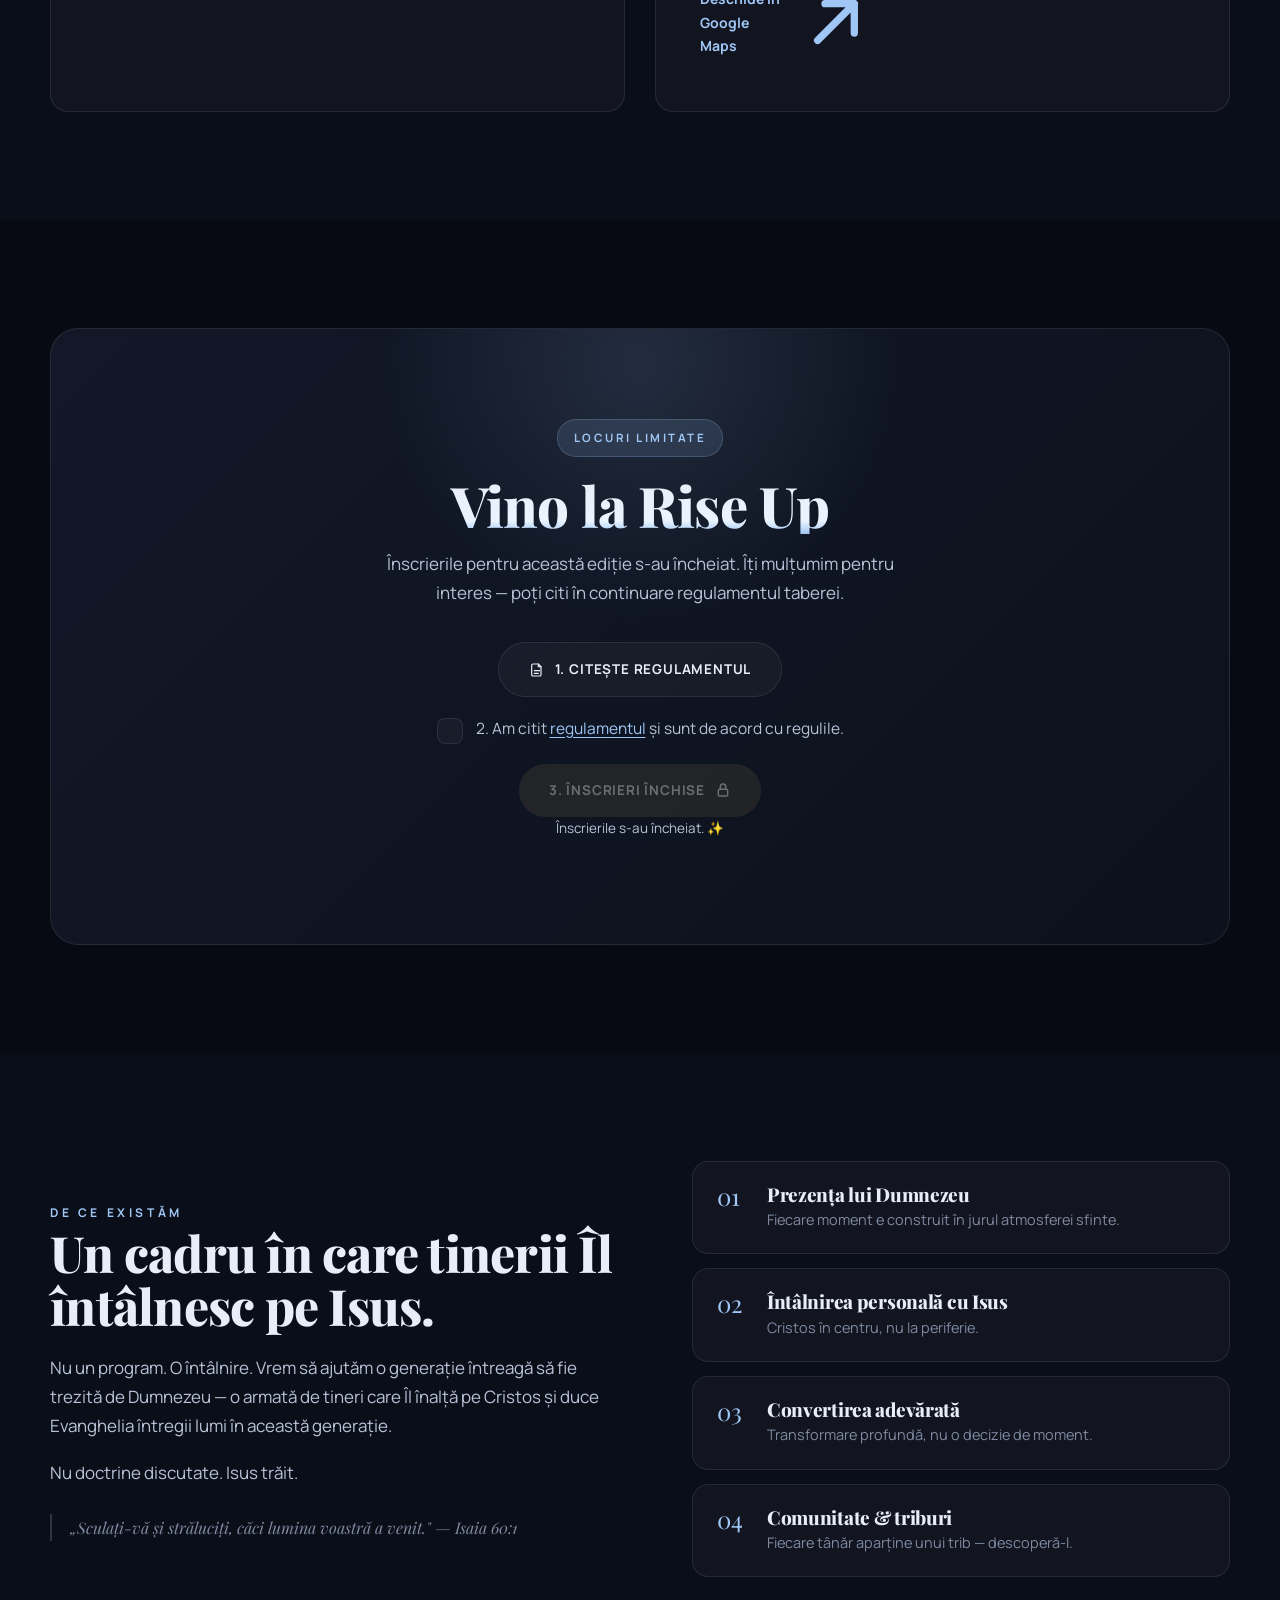
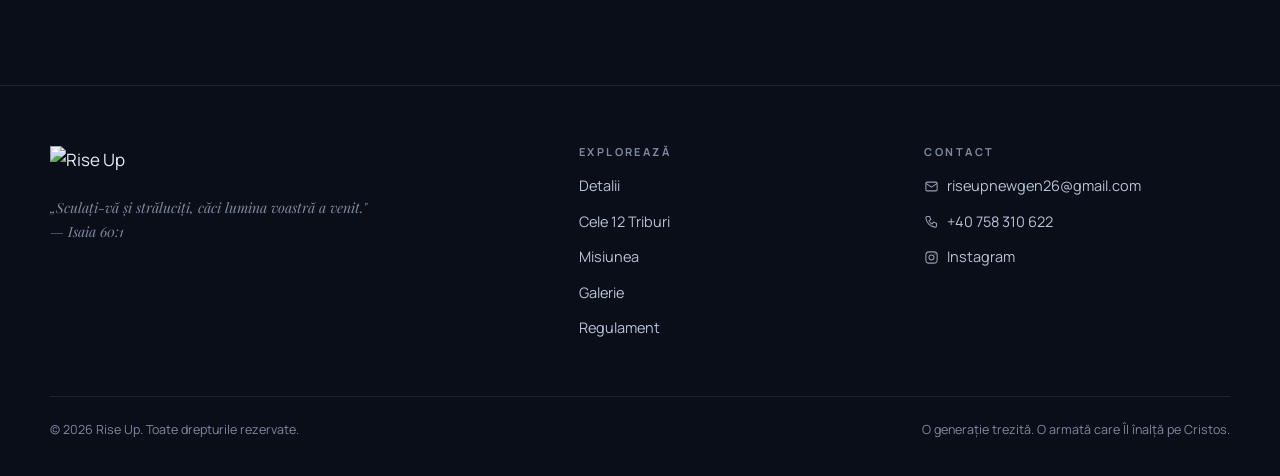
==== commit aea6ce62: "Design fara portocaliu + cer cu stele si hero care se stinge la scroll - paleta: accentul portocaliu" ====
--- a/index.html
+++ b/index.html
@@ -20,6 +20,10 @@
 </head>
 <body>
 
+<!-- Cerul cu stele: stă fix în spatele întregii pagini, așa că rămâne acolo
+     și după ce afișul din hero se face mare și dispare la scroll. -->
+<canvas id="stars" aria-hidden="true"></canvas>
+
 <!-- ═══════════ NAVBAR ═══════════ -->
 <nav id="nav" aria-label="Navigare principală">
   <a class="nav-brand" href="index.html" aria-label="Rise Up — acasă">
@@ -61,7 +65,6 @@
   <div class="hero-media" aria-hidden="true">
     <img src="in-his-presence.jpg" alt="">
   </div>
-  <canvas id="embers" aria-hidden="true"></canvas>
   <div class="hero-veil"></div>
   <div class="hero-inner">
     <h1 class="sr-only">Rise Up — In His Presence</h1>
@@ -142,7 +145,7 @@
         </a>
       </div>
 
-      <p class="cta-note" id="enroll-note">Înscrierile s-au încheiat. 🔥</p>
+      <p class="cta-note" id="enroll-note">Înscrierile s-au încheiat. ✨</p>
     </div>
   </div>
 </section>
--- a/styles.css
+++ b/styles.css
@@ -3,7 +3,9 @@
    Folosit de toate paginile (index / triburi / regulament / inscriere)
    ─────────────────────────────────────────────────────────────
    • Dark + Light mode (toggle în navbar, salvat în localStorage)
-   • Accent „foc de tabără" pe ambele teme
+   • Accent „lumină de stea" pe ambele teme (fără portocaliu)
+   • --fire* au rămas ca nume doar ca să nu rupă clasele vechi (.fire-text, .btn-fire);
+     culoarea reală vine din --accent*
    ═══════════════════════════════════════════════════════════════ */
 
 @import url('https://fonts.googleapis.com/css2?family=Playfair+Display:ital,wght@0,500;0,600;0,700;0,800;0,900;1,500;1,600&family=Manrope:wght@300;400;500;600;700;800&display=swap');
@@ -16,18 +18,24 @@
   --card:rgba(255,255,255,.035);
   --card-brd:rgba(255,255,255,.09);
   --card-hover:rgba(255,255,255,.06);
-  --ink:#f1ece1;
-  --ink-soft:#c5bfb2;
-  --ink-dim:#8b8676;
-  --fire:#f2a64a;
-  --fire-hot:#ffd9a0;
-  --fire-deep:#d97b2c;
-  --ember:rgba(242,166,74,.16);
-  --line:rgba(242,166,74,.22);
+  --ink:#e8edf7;
+  --ink-soft:#b8c3d8;
+  --ink-dim:#7f8aa1;
+  --accent:#9fc6f5;
+  --accent-hot:#eaf4ff;
+  --accent-deep:#5b8ed4;
+  --accent-ink:#06101f;
+  --accent-sh:rgba(159,198,245,.45);
+  --band:rgba(12,17,28,.7);     /* benzile de sectiune, translucide peste stele */
+  --fire:var(--accent);
+  --fire-hot:var(--accent-hot);
+  --fire-deep:var(--accent-deep);
+  --ember:rgba(159,198,245,.13);
+  --line:rgba(159,198,245,.22);
   --nav-bg:rgba(7,10,18,.55);
   --nav-bg-solid:rgba(8,11,20,.86);
   --shadow:0 24px 60px -20px rgba(0,0,0,.7);
-  --glow:0 0 50px -8px rgba(242,166,74,.45);
+  --glow:0 0 50px -8px rgba(159,198,245,.4);
 
   --display:'Playfair Display',serif;
   --body:'Manrope',sans-serif;
@@ -39,31 +47,39 @@
 
 /* ─────────── TOKENS — LIGHT ─────────── */
 [data-theme="light"]{
-  --bg:#fbf6ec;
-  --bg-2:#f4ecdc;
-  --bg-3:#efe5d1;
-  --card:rgba(60,40,18,.04);
-  --card-brd:rgba(60,40,18,.12);
-  --card-hover:rgba(60,40,18,.07);
-  --ink:#241c12;
-  --ink-soft:#4a3f30;
-  --ink-dim:#7d7059;
-  --fire:#d97a23;
-  --fire-hot:#b95e12;
-  --fire-deep:#a64e0e;
-  --ember:rgba(217,122,35,.14);
-  --line:rgba(217,122,35,.3);
-  --nav-bg:rgba(251,246,236,.6);
-  --nav-bg-solid:rgba(251,246,236,.9);
-  --shadow:0 24px 50px -22px rgba(120,80,30,.35);
-  --glow:0 0 44px -10px rgba(217,122,35,.5);
+  --bg:#f5f7fc;
+  --bg-2:#eceff8;
+  --bg-3:#e2e8f4;
+  --card:rgba(16,30,60,.04);
+  --card-brd:rgba(16,30,60,.12);
+  --card-hover:rgba(16,30,60,.07);
+  --ink:#111827;
+  --ink-soft:#3a4557;
+  --ink-dim:#6c7689;
+  --accent:#2f62ad;
+  --accent-hot:#13386f;
+  --accent-deep:#1b4a8c;
+  --accent-ink:#ffffff;
+  --accent-sh:rgba(47,98,173,.4);
+  --band:rgba(236,239,248,.78);
+  --fire:var(--accent);
+  --fire-hot:var(--accent-hot);
+  --fire-deep:var(--accent-deep);
+  --ember:rgba(47,98,173,.1);
+  --line:rgba(47,98,173,.26);
+  --nav-bg:rgba(245,247,252,.62);
+  --nav-bg-solid:rgba(245,247,252,.9);
+  --shadow:0 24px 50px -22px rgba(20,40,80,.32);
+  --glow:0 0 44px -10px rgba(47,98,173,.42);
   color-scheme:light;
 }
 
 /* ─────────── BASE ─────────── */
 *{margin:0;padding:0;box-sizing:border-box}
 html{scroll-behavior:smooth}
-html,body{background:var(--bg)}
+html{background:var(--bg)}
+/* body transparent, altfel fundalul lui ar acoperi pânza cu stele (z-index:-1). */
+body{background:transparent}
 body{
   font-family:var(--body);
   color:var(--ink);
@@ -76,7 +92,7 @@
 img,video,svg{display:block;max-width:100%}
 a{color:inherit;text-decoration:none}
 ul{list-style:none}
-::selection{background:var(--fire);color:#0a0c13}
+::selection{background:var(--accent);color:var(--accent-ink)}
 
 h1,h2,h3,h4{font-family:var(--display);font-weight:800;line-height:1.06;letter-spacing:-.015em}
 .eyebrow{
@@ -105,9 +121,9 @@
 .btn svg{width:16px;height:16px}
 .btn-fire{
   background:linear-gradient(135deg,var(--fire),var(--fire-deep));
-  color:#1a0f02;box-shadow:0 8px 24px -8px rgba(242,166,74,.5);
-}
-.btn-fire:hover{transform:translateY(-3px);box-shadow:0 16px 40px -10px rgba(242,166,74,.65)}
+  color:var(--accent-ink);box-shadow:0 8px 24px -8px var(--accent-sh);
+}
+.btn-fire:hover{transform:translateY(-3px);box-shadow:0 18px 44px -10px var(--accent-sh)}
 .btn-ghost{border:1px solid var(--card-brd);color:var(--ink);background:var(--card)}
 .btn-ghost:hover{border-color:var(--fire);color:var(--fire);transform:translateY(-3px)}
 
@@ -194,10 +210,12 @@
 #mobile-menu.open a:nth-child(4){transition-delay:.24s}
 #mobile-menu.open a:nth-child(5){transition-delay:.3s}
 
+/* ═══════════════ CER CU STELE (fundal global) ═══════════════ */
+#stars{position:fixed;inset:0;width:100%;height:100%;z-index:-1;pointer-events:none}
+
 /* ═══════════════ HERO ═══════════════ */
 #hero{position:relative;min-height:100svh;display:flex;align-items:center;overflow:hidden}
-#embers{position:absolute;inset:0;z-index:2;pointer-events:none}
-.hero-media{position:absolute;inset:0;z-index:1}
+.hero-media{position:absolute;inset:0;z-index:1;will-change:opacity,transform}
 .hero-media img,.hero-media video{width:100%;height:100%;object-fit:cover;object-position:center}
 /* Afișul stă și în fundal, dar neclar — așa ia culoarea ediției fără să se bată cap în cap
    cu afișul clar din mijloc. */
@@ -212,8 +230,8 @@
 }
 [data-theme="light"] .hero-veil{
   background:
-    linear-gradient(to top,var(--bg) 1%,rgba(251,246,236,.18) 45%,rgba(20,12,4,.4) 100%),
-    radial-gradient(120% 90% at 50% 45%,rgba(20,12,4,.1),rgba(20,12,4,.5));
+    linear-gradient(to top,var(--bg) 1%,rgba(245,247,252,.18) 45%,rgba(6,12,26,.42) 100%),
+    radial-gradient(120% 90% at 50% 45%,rgba(6,12,26,.12),rgba(6,12,26,.52));
 }
 .hero-inner{
   position:relative;z-index:3;width:100%;max-width:var(--max);margin:0 auto;
@@ -222,6 +240,9 @@
 }
 @keyframes fadeUp{from{opacity:0;transform:translateY(28px)}to{opacity:1;transform:none}}
 .hero-inner>*{opacity:0;animation:fadeUp .9s var(--ease) forwards}
+/* Dupa ce intra, taiem animatia: altfel 'forwards' ar tine opacity:1 peste
+   stilul pus de scroll si afisul nu s-ar mai stinge. */
+#hero.scroll-ready .hero-inner>*{animation:none;opacity:1}
 .hero-poster{animation-delay:.2s}
 .hero-sub{animation-delay:.5s}
 .hero-verse{animation-delay:.68s}
@@ -229,23 +250,24 @@
 .scroll-hint{animation:fadeUp 1s 1.2s var(--ease) backwards}
 /* Afișul ediției — se vede întreg, nu tăiat, și pe telefon. */
 .hero-poster{
+  transform-origin:50% 45%;will-change:transform,opacity;
   display:block;width:100%;max-width:940px;height:auto;aspect-ratio:16/9;object-fit:cover;
   border-radius:18px;border:1px solid rgba(255,255,255,.14);
   box-shadow:0 28px 80px rgba(0,0,0,.55),0 0 0 1px rgba(0,0,0,.25);
   margin-bottom:clamp(26px,4vh,40px);
 }
-[data-theme="light"] .hero-poster{border-color:rgba(20,12,4,.14);box-shadow:0 24px 64px rgba(20,12,4,.28)}
+[data-theme="light"] .hero-poster{border-color:rgba(6,12,26,.14);box-shadow:0 24px 64px rgba(6,12,26,.3)}
 .sr-only{
   position:absolute;width:1px;height:1px;padding:0;margin:-1px;overflow:hidden;
   clip:rect(0 0 0 0);clip-path:inset(50%);white-space:nowrap;border:0;
 }
-.hero-sub{max-width:640px;color:#f1ece1;font-size:clamp(17px,2vw,21px);font-weight:400;margin-bottom:18px;text-shadow:0 2px 20px rgba(0,0,0,.5)}
-.hero-verse{display:block;max-width:640px;color:#e9dcc4;margin-bottom:38px;text-shadow:0 2px 20px rgba(0,0,0,.5)}
+.hero-sub{max-width:640px;color:#e8edf7;font-size:clamp(17px,2vw,21px);font-weight:400;margin-bottom:18px;text-shadow:0 2px 20px rgba(0,0,0,.5)}
+.hero-verse{display:block;max-width:640px;color:#cdd8ea;margin-bottom:38px;text-shadow:0 2px 20px rgba(0,0,0,.5)}
 .hero-ctas{display:flex;gap:14px;flex-wrap:wrap;justify-content:center}
 .scroll-hint{
   position:absolute;bottom:26px;left:50%;transform:translateX(-50%);z-index:3;
   display:flex;flex-direction:column;align-items:center;gap:9px;
-  font-size:10px;letter-spacing:.3em;text-transform:uppercase;color:#e9dcc4;opacity:.8;
+  font-size:10px;letter-spacing:.3em;text-transform:uppercase;color:#cdd8ea;opacity:.8;
 }
 .scroll-hint i{display:block;width:1px;height:42px;background:linear-gradient(var(--fire),transparent);animation:hint 2.2s ease-in-out infinite}
 @keyframes hint{0%,100%{opacity:.2;transform:scaleY(.7)}50%{opacity:1;transform:scaleY(1)}}
@@ -260,7 +282,7 @@
 .section-head p{color:var(--ink-dim);font-weight:400;font-size:18px}
 
 /* ─────────── DATA & LOCAȚIE ─────────── */
-#detalii{background:var(--bg-2)}
+#detalii{background:var(--band)}
 .detail-grid{display:grid;grid-template-columns:1fr 1fr;gap:clamp(20px,3vw,30px)}
 .detail-card{
   background:var(--card);border:1px solid var(--card-brd);border-radius:var(--radius);
@@ -312,7 +334,7 @@
   background:var(--card);display:flex;align-items:center;justify-content:center;margin-top:1px;
   transition:background .3s var(--ease),border-color .3s var(--ease),transform .3s var(--ease);
 }
-.agree .box svg{width:15px;height:15px;color:#1a0f02;opacity:0;transform:scale(.4);transition:opacity .25s,transform .25s var(--ease)}
+.agree .box svg{width:15px;height:15px;color:var(--accent-ink);opacity:0;transform:scale(.4);transition:opacity .25s,transform .25s var(--ease)}
 .agree input:checked + .box{background:var(--fire);border-color:var(--fire)}
 .agree input:checked + .box svg{opacity:1;transform:scale(1)}
 .agree input:focus-visible + .box{box-shadow:0 0 0 3px var(--ember)}
@@ -332,7 +354,7 @@
 #enroll-btn[data-closed="true"]:hover{transform:none;box-shadow:none;background:#2a2a2e}
 
 /* ─────────── MISIUNE ─────────── */
-#misiune{background:var(--bg-2)}
+#misiune{background:var(--band)}
 .mis-grid{display:grid;grid-template-columns:1.05fr 1fr;gap:clamp(36px,6vw,80px);align-items:center}
 .mis-left h2{font-size:clamp(30px,4.5vw,50px);margin-bottom:22px}
 .mis-left p{color:var(--ink-soft);font-weight:400;margin-bottom:18px}
@@ -405,7 +427,7 @@
 .rule-note{max-width:820px;margin:34px auto 0;text-align:center;color:var(--ink-dim);font-size:14px}
 
 /* ═══════════════ FOOTER ═══════════════ */
-footer{border-top:1px solid var(--card-brd);padding:60px clamp(20px,4vw,46px) 36px;background:var(--bg)}
+footer{border-top:1px solid var(--card-brd);padding:60px clamp(20px,4vw,46px) 36px;background:var(--band)}
 .foot-grid{max-width:var(--max);margin:0 auto;display:grid;grid-template-columns:1.6fr 1fr 1fr;gap:40px}
 .foot-brand{display:flex;align-items:center;margin-bottom:16px}
 .foot-brand img{height:34px;width:auto}
@@ -767,7 +789,7 @@
 }
 .vz-optiune svg{width:18px;height:18px;flex:none;opacity:.8}
 .vz-optiune:hover{background:rgba(255,255,255,.11)}
-.vz-op-sterge{color:#ff9b8a}
+.vz-op-sterge{color:#ff8a93}
 .vz-op-sterge.vz-sigur{background:rgba(231,76,60,.22);color:#ffb0a2}
 
 /* ─── săgeți (doar desktop) ─── */
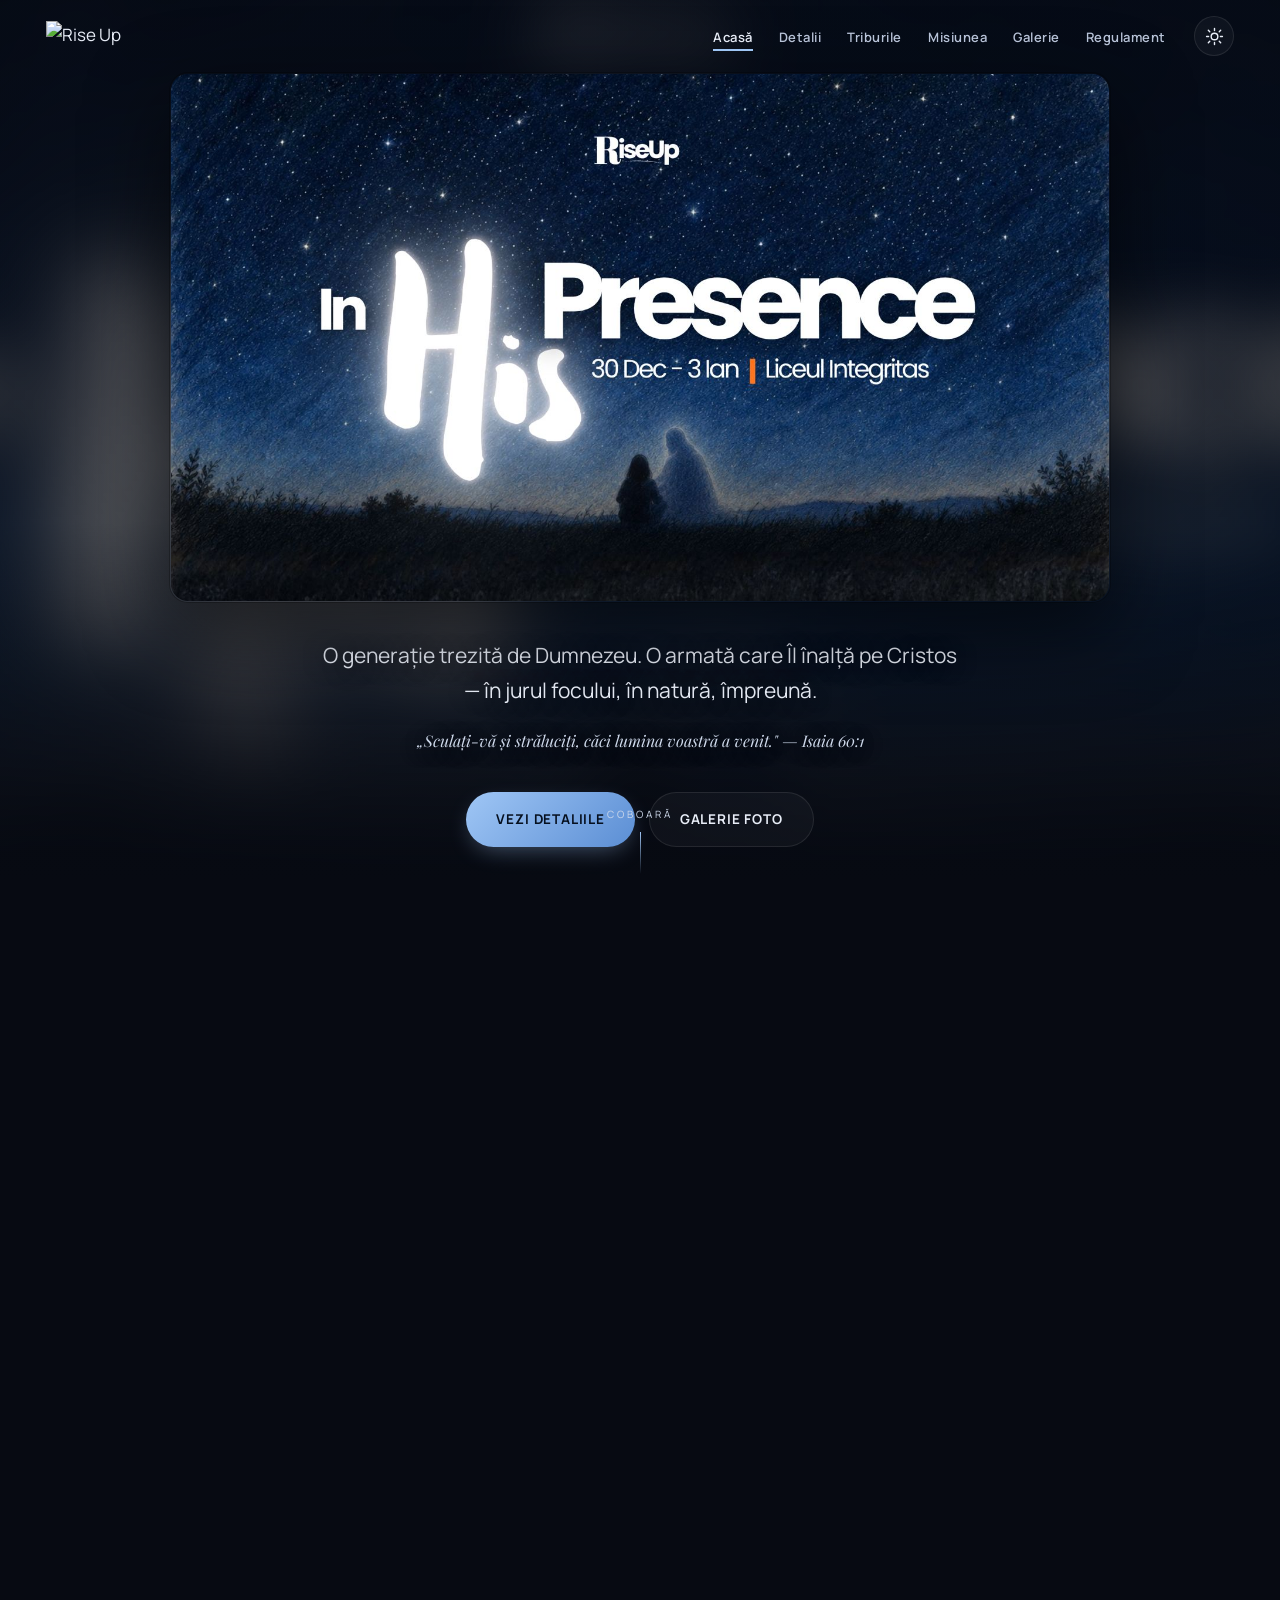
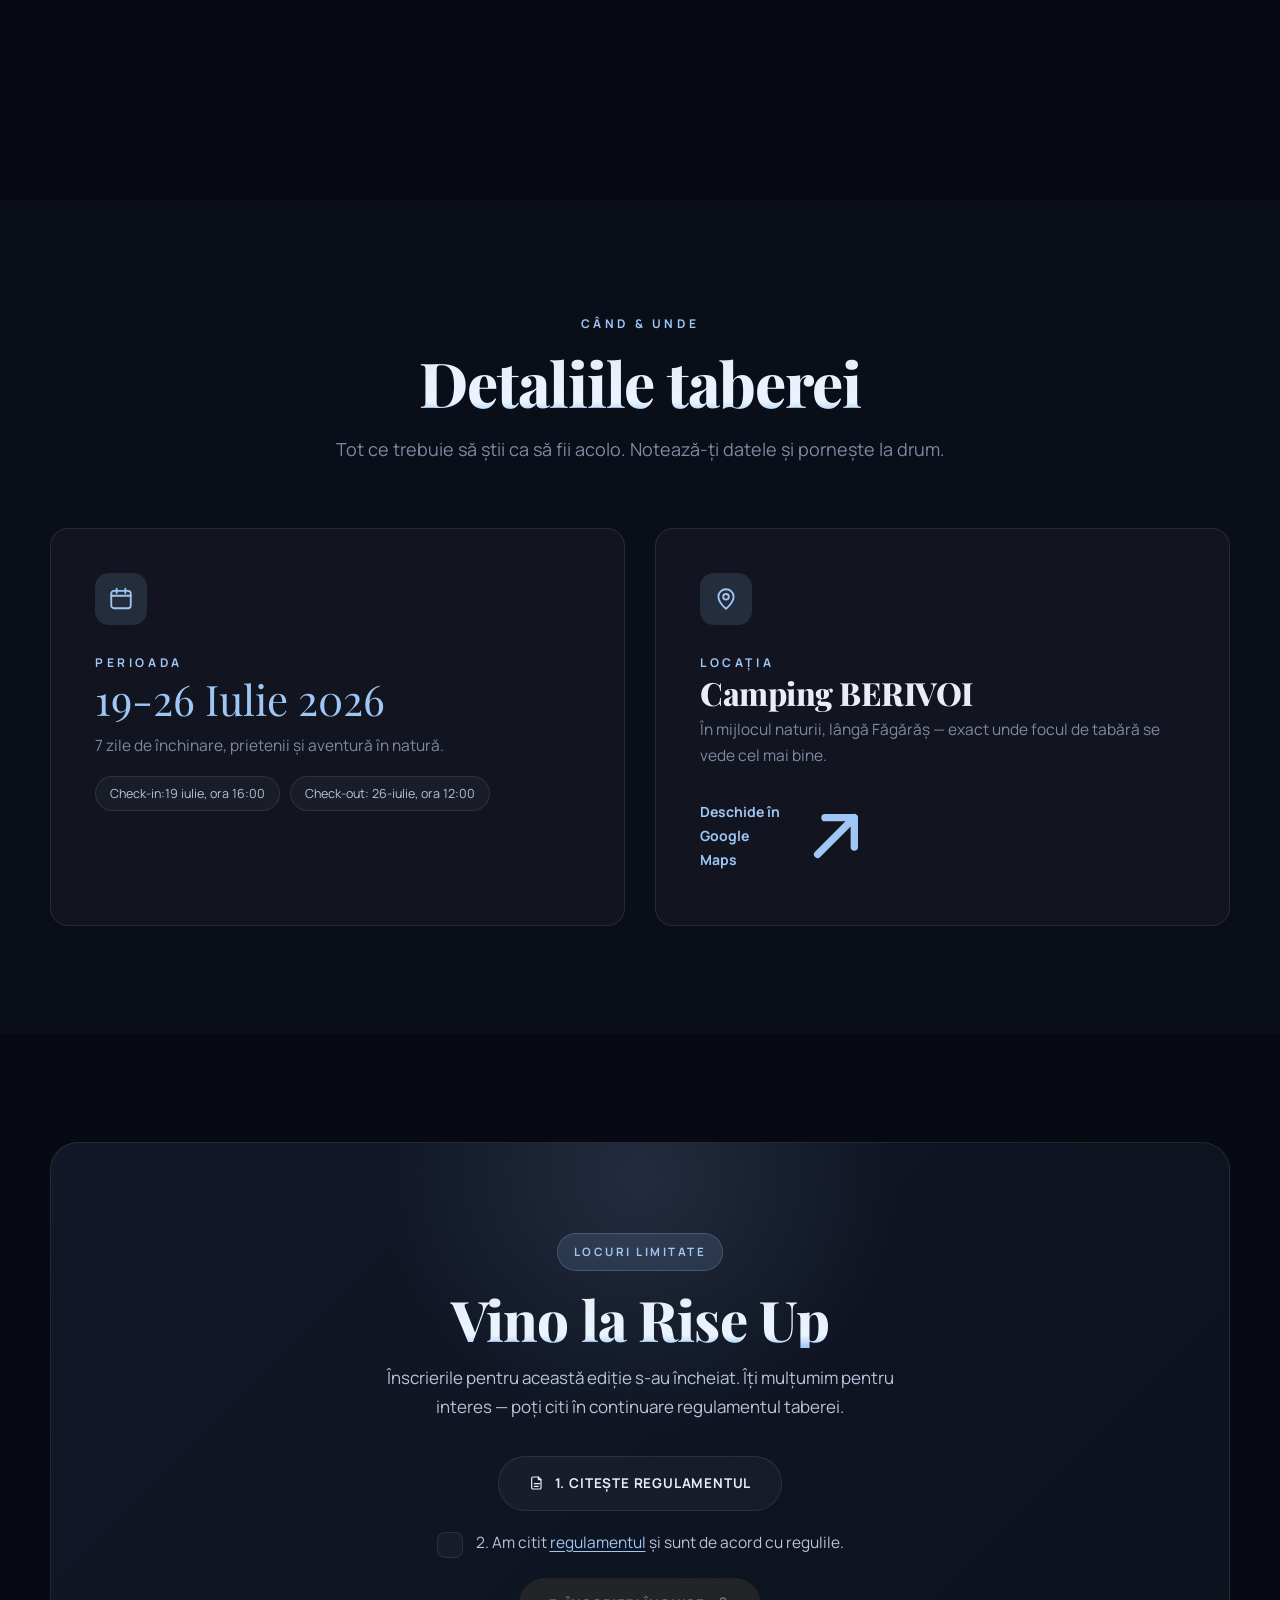
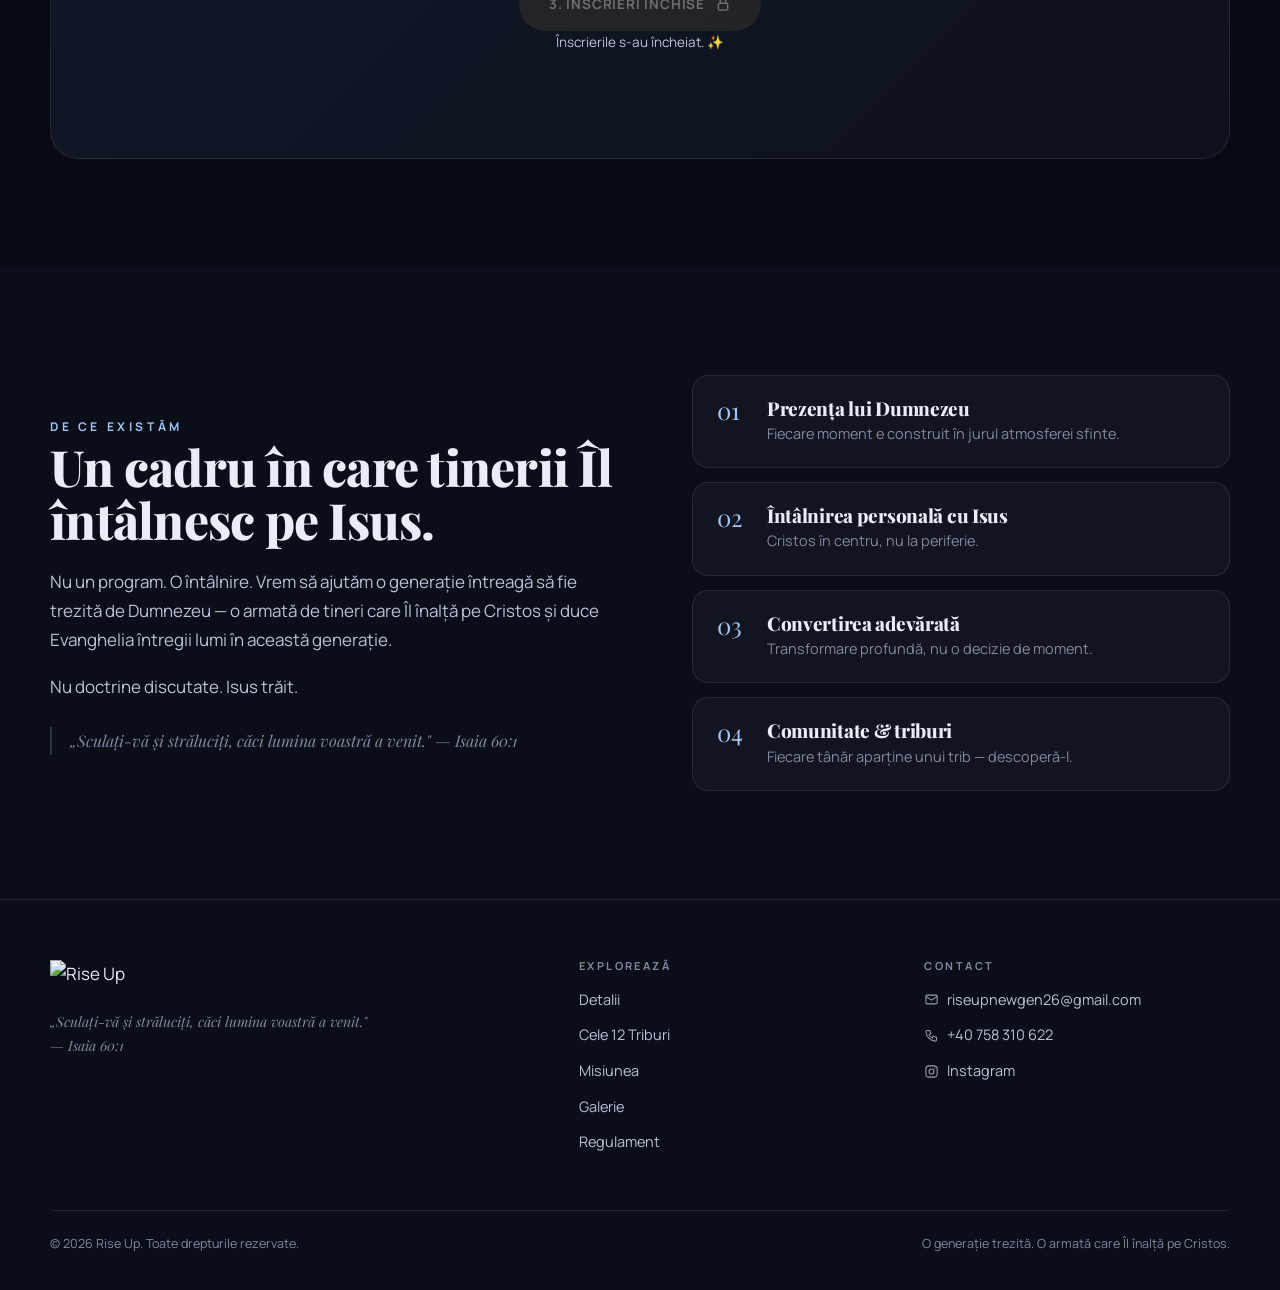
==== commit 193551b6: "Hero: afisul creste pana umple ecranul, apoi dispare Luca voia ca poza sa se faca full screen si abi" ====
--- a/index.html
+++ b/index.html
@@ -59,26 +59,38 @@
 <!-- ═══════════ HERO ═══════════ -->
 <header id="hero">
   <!-- ✏️ EDITEAZĂ — AFIȘUL EDIȚIEI:
-       Fundalul e aceeași imagine, doar neclară (ambianță). Ca să schimbi ediția,
-       înlocuiește fișierul "in-his-presence.jpg" sau pune altul și schimbă-i numele
-       în ambele <img> de mai jos (fundal + afiș). -->
-  <div class="hero-media" aria-hidden="true">
-    <img src="in-his-presence.jpg" alt="">
-  </div>
-  <div class="hero-veil"></div>
-  <div class="hero-inner">
-    <h1 class="sr-only">Rise Up — In His Presence</h1>
-    <img class="hero-poster" src="in-his-presence.jpg"
-         alt="In His Presence — Rise Up, 30 decembrie – 3 ianuarie, Liceul Integritas"
-         width="1600" height="900" fetchpriority="high">
-    <p class="hero-sub">O generație trezită de Dumnezeu. O armată care Îl înalță pe Cristos — în jurul focului, în natură, împreună.</p>
-    <span class="verse hero-verse">„Sculați-vă și străluciți, căci lumina voastră a venit." — Isaia 60:1</span>
-    <div class="hero-ctas">
-      <a class="btn btn-fire" href="index.html#detalii">Vezi detaliile</a>
-      <a class="btn btn-ghost" href="galerie">Galerie foto</a>
-    </div>
-  </div>
-  <div class="scroll-hint">Coboară<i></i></div>
+       Acelaşi fişier apare de două ori: o dată neclar, ca fundal, şi o dată
+       clar, în ramă. Ca să schimbi ediţia, înlocuieşte "in-his-presence.jpg"
+       sau pune alt fişier şi schimbă-i numele în ambele <img>. -->
+  <div class="hero-stage">
+    <div class="hero-media" aria-hidden="true">
+      <img src="in-his-presence.jpg" alt="">
+    </div>
+    <div class="hero-veil"></div>
+
+    <div class="hero-inner">
+      <h1 class="sr-only">Rise Up — In His Presence</h1>
+
+      <!-- Locul afişului. Rama din el creşte la scroll până umple ecranul,
+           iar locul rămâne gol ca restul textului să nu sară. -->
+      <div class="hero-slot">
+        <div class="hero-frame">
+          <img class="hero-poster" src="in-his-presence.jpg"
+               alt="In His Presence — Rise Up, 30 decembrie – 3 ianuarie, Liceul Integritas"
+               width="1600" height="900" fetchpriority="high">
+        </div>
+      </div>
+
+      <p class="hero-sub">O generație trezită de Dumnezeu. O armată care Îl înalță pe Cristos — în jurul focului, în natură, împreună.</p>
+      <span class="verse hero-verse">„Sculați-vă și străluciți, căci lumina voastră a venit." — Isaia 60:1</span>
+      <div class="hero-ctas">
+        <a class="btn btn-fire" href="index.html#detalii">Vezi detaliile</a>
+        <a class="btn btn-ghost" href="galerie">Galerie foto</a>
+      </div>
+    </div>
+
+    <div class="scroll-hint">Coboară<i></i></div>
+  </div>
 </header>
 
 <!-- ═══════════ DATA & LOCAȚIE ═══════════ -->
--- a/styles.css
+++ b/styles.css
@@ -214,14 +214,19 @@
 #stars{position:fixed;inset:0;width:100%;height:100%;z-index:-1;pointer-events:none}
 
 /* ═══════════════ HERO ═══════════════ */
-#hero{position:relative;min-height:100svh;display:flex;align-items:center;overflow:hidden}
+/* #hero e mai inalt decat ecranul: diferenta e exact cat scroll are efectul
+   prin care afisul creste pana umple ecranul si apoi se stinge. */
+#hero{position:relative;height:200svh}
+.hero-stage{
+  position:sticky;top:0;height:100svh;overflow:hidden;
+  display:flex;align-items:center;
+}
 .hero-media{position:absolute;inset:0;z-index:1;will-change:opacity,transform}
 .hero-media img,.hero-media video{width:100%;height:100%;object-fit:cover;object-position:center}
-/* Afișul stă și în fundal, dar neclar — așa ia culoarea ediției fără să se bată cap în cap
-   cu afișul clar din mijloc. */
+/* Afisul sta si in fundal, dar neclar — asa ia culoarea editiei fara sa se bata
+   cap in cap cu afisul clar din mijloc. scale 1.32 nu e decorativ: blur-ul
+   decoloreaza marginile, iar fara marja asta se vedea o dunga deschisa sus. */
 .hero-media img{filter:blur(26px) saturate(1.15) brightness(.8);transform:scale(1.32)}
-/* scale 1.32 nu e decorativ: blur-ul decolorează marginile imaginii, iar fără marja
-   asta se vedea o dungă deschisă sus pe tema light. */
 .hero-veil{
   position:absolute;inset:0;z-index:2;
   background:
@@ -235,28 +240,34 @@
 }
 .hero-inner{
   position:relative;z-index:3;width:100%;max-width:var(--max);margin:0 auto;
-  padding:116px clamp(20px,4vw,46px) 96px;
+  padding:106px clamp(20px,4vw,46px) 86px;
   display:flex;flex-direction:column;align-items:center;text-align:center;
 }
 @keyframes fadeUp{from{opacity:0;transform:translateY(28px)}to{opacity:1;transform:none}}
 .hero-inner>*{opacity:0;animation:fadeUp .9s var(--ease) forwards}
-/* Dupa ce intra, taiem animatia: altfel 'forwards' ar tine opacity:1 peste
+/* Dupa ce intra, taiem animatia: altfel "forwards" ar tine opacity:1 peste
    stilul pus de scroll si afisul nu s-ar mai stinge. */
 #hero.scroll-ready .hero-inner>*{animation:none;opacity:1}
-.hero-poster{animation-delay:.2s}
+.hero-slot{animation-delay:.2s}
 .hero-sub{animation-delay:.5s}
 .hero-verse{animation-delay:.68s}
 .hero-ctas{animation-delay:.86s}
 .scroll-hint{animation:fadeUp 1s 1.2s var(--ease) backwards}
-/* Afișul ediției — se vede întreg, nu tăiat, și pe telefon. */
-.hero-poster{
-  transform-origin:50% 45%;will-change:transform,opacity;
-  display:block;width:100%;max-width:940px;height:auto;aspect-ratio:16/9;object-fit:cover;
+
+/* Locul afisului: tine spatiul in pagina. Rama din el e cea care creste. */
+.hero-slot{
+  position:relative;width:100%;max-width:940px;aspect-ratio:16/9;
+  margin-bottom:clamp(26px,4vh,40px);
+}
+.hero-frame{
+  position:absolute;inset:0;z-index:4;overflow:hidden;
   border-radius:18px;border:1px solid rgba(255,255,255,.14);
   box-shadow:0 28px 80px rgba(0,0,0,.55),0 0 0 1px rgba(0,0,0,.25);
-  margin-bottom:clamp(26px,4vh,40px);
-}
-[data-theme="light"] .hero-poster{border-color:rgba(6,12,26,.14);box-shadow:0 24px 64px rgba(6,12,26,.3)}
+  will-change:left,top,width,height,opacity;
+}
+[data-theme="light"] .hero-frame{border-color:rgba(6,12,26,.14);box-shadow:0 24px 64px rgba(6,12,26,.3)}
+.hero-poster{display:block;width:100%;height:100%;object-fit:cover}
+
 .sr-only{
   position:absolute;width:1px;height:1px;padding:0;margin:-1px;overflow:hidden;
   clip:rect(0 0 0 0);clip-path:inset(50%);white-space:nowrap;border:0;
@@ -467,10 +478,14 @@
 @media (max-width:560px){
   body{font-size:16px}
   .hero-inner{padding-bottom:120px}
-  .hero-poster{border-radius:14px;margin-bottom:24px}
+  .hero-frame{border-radius:14px}
+  .hero-slot{margin-bottom:24px}
   .scroll-hint{bottom:14px}
 }
 @media (prefers-reduced-motion:reduce){
+  /* fara efectul de scroll, hero-ul e o sectiune normala de un ecran */
+  #hero{height:auto}
+  .hero-stage{position:static;height:auto;min-height:100svh}
   *,*::before,*::after{animation-duration:.01ms!important;transition-duration:.01ms!important}
   html{scroll-behavior:auto}
   .reveal{opacity:1;transform:none}
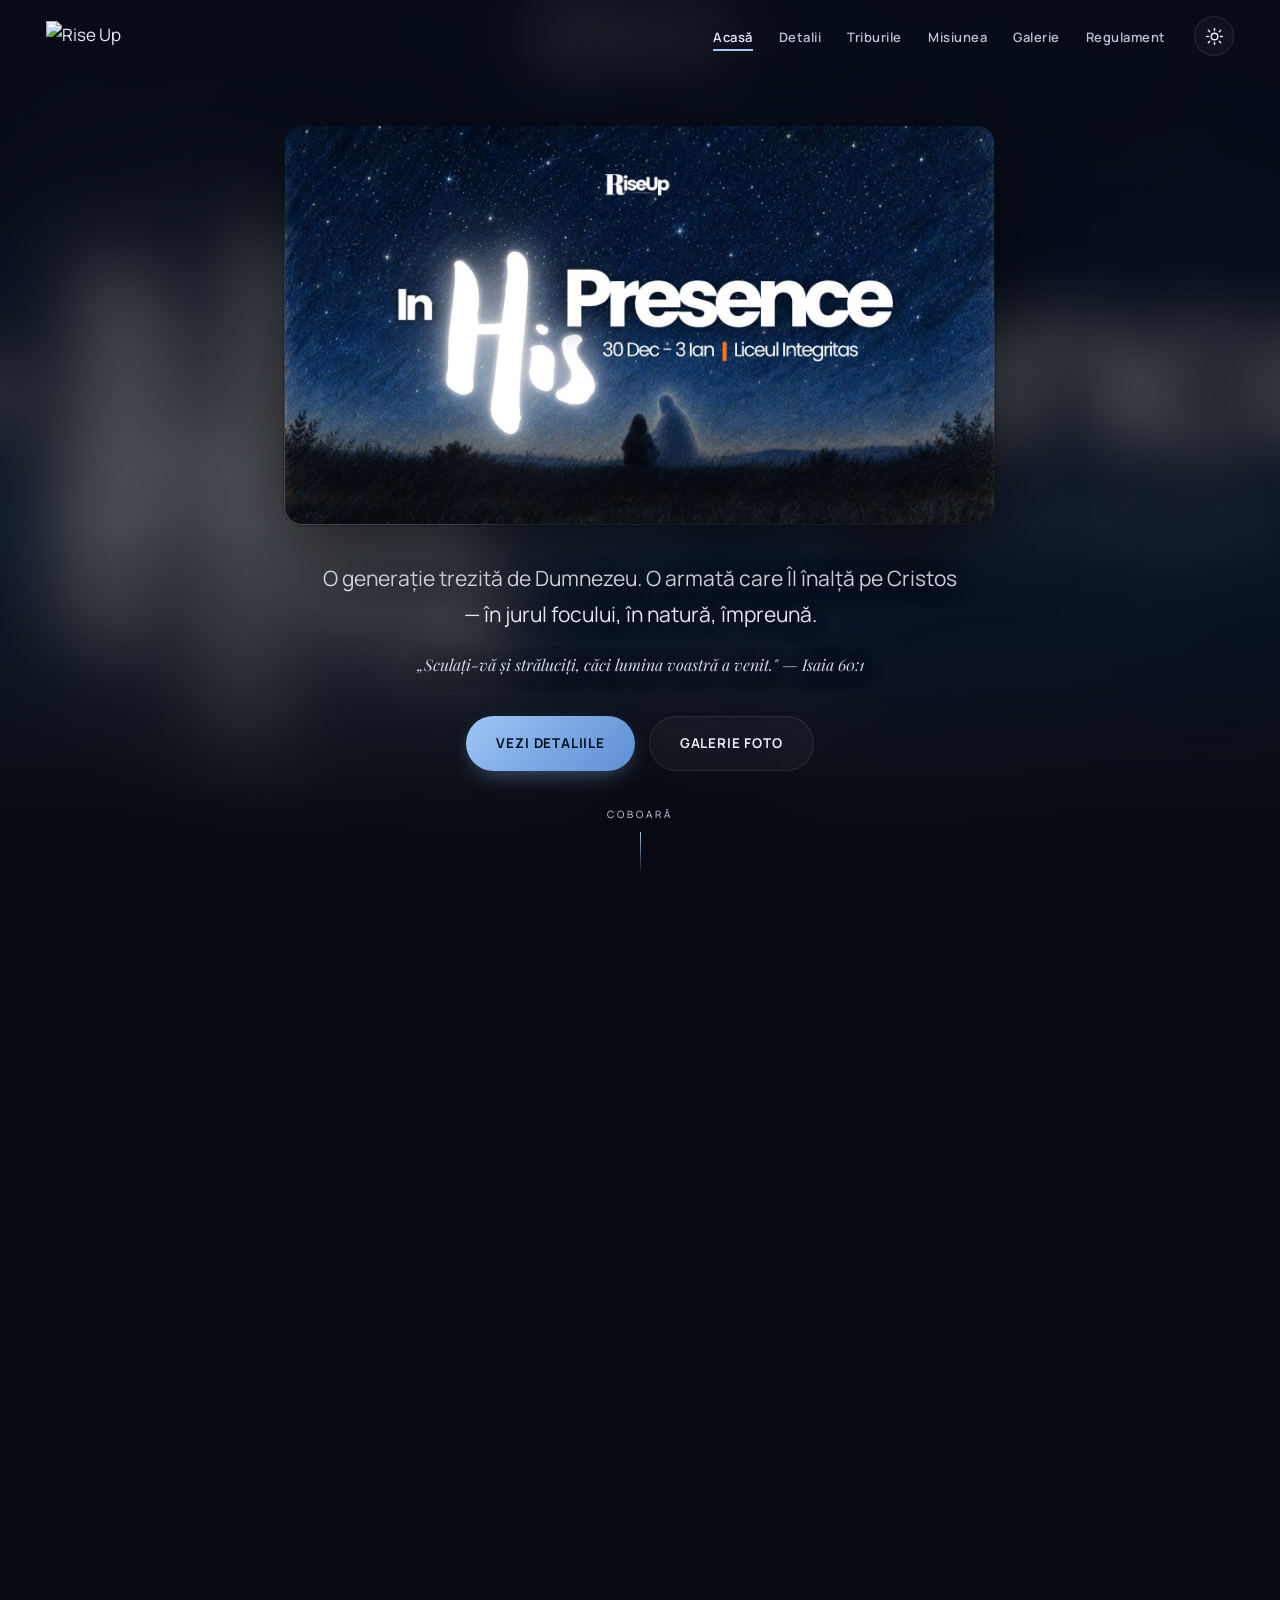
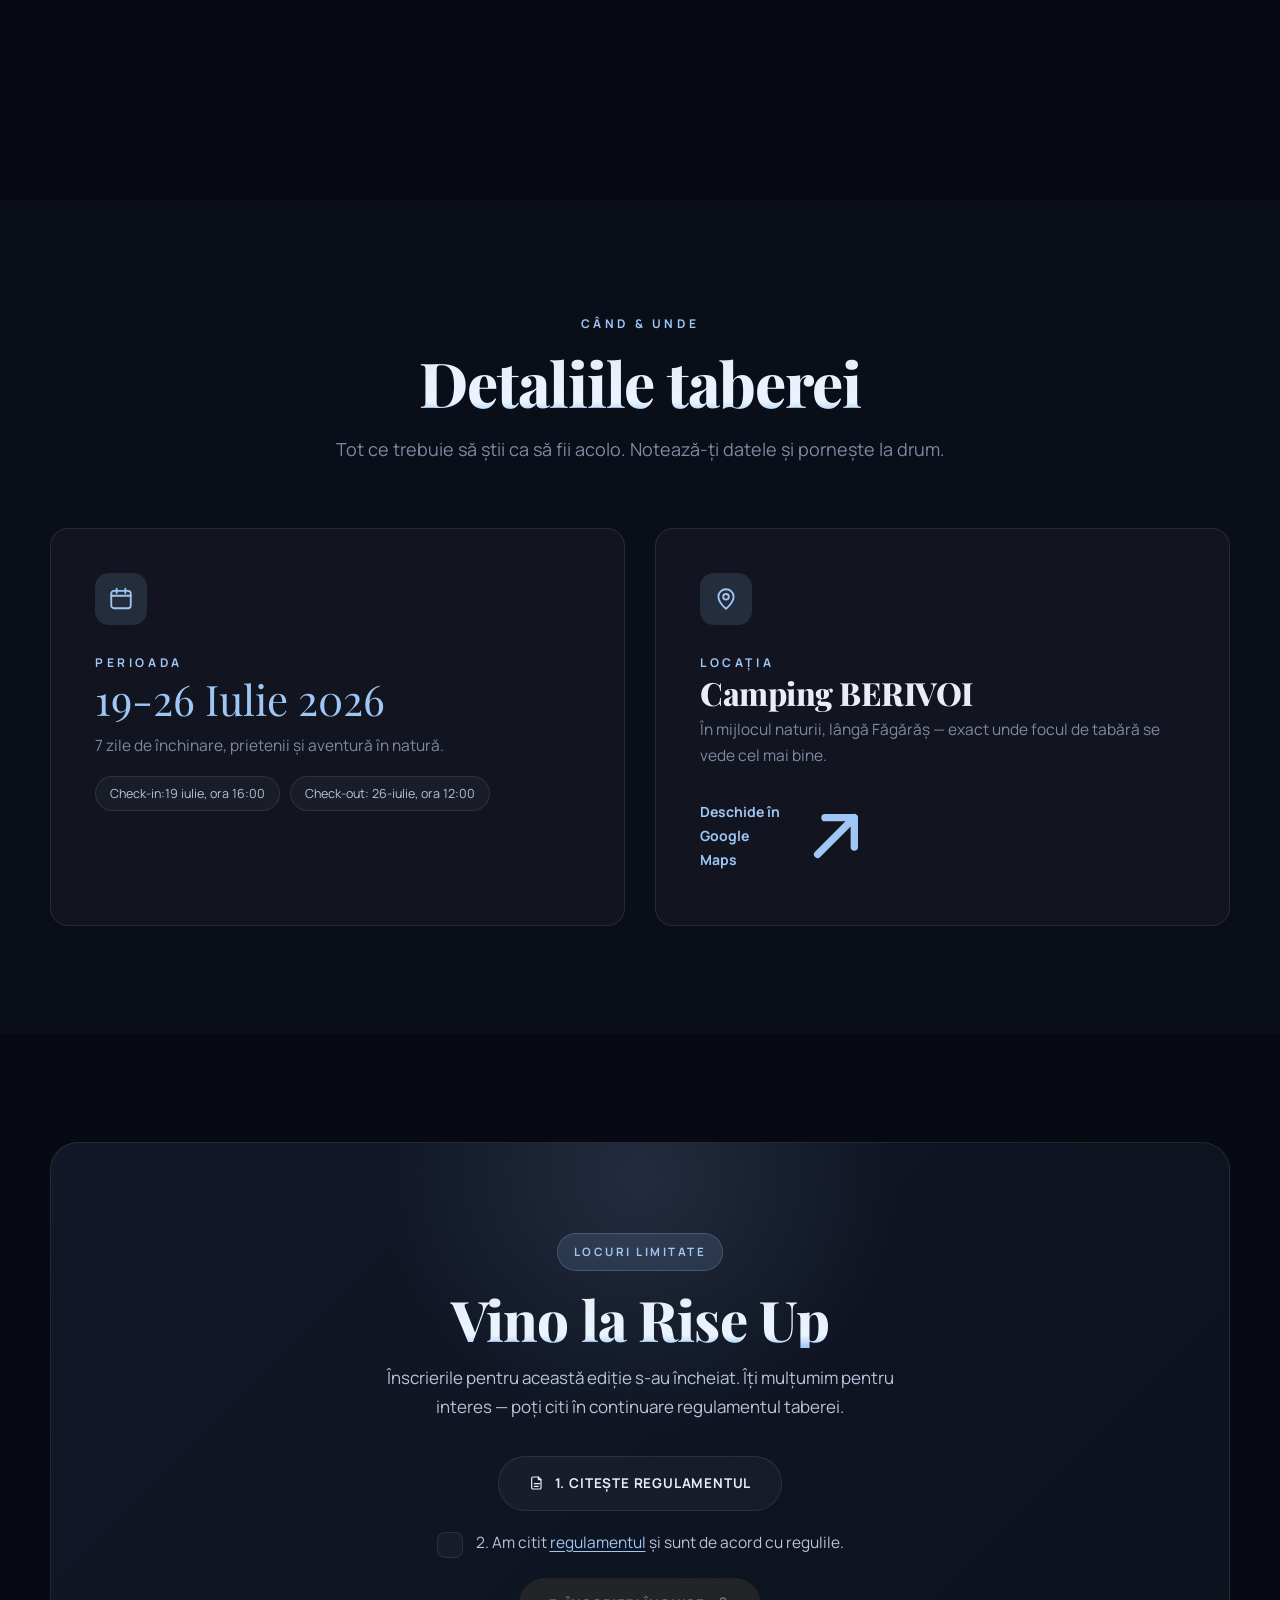
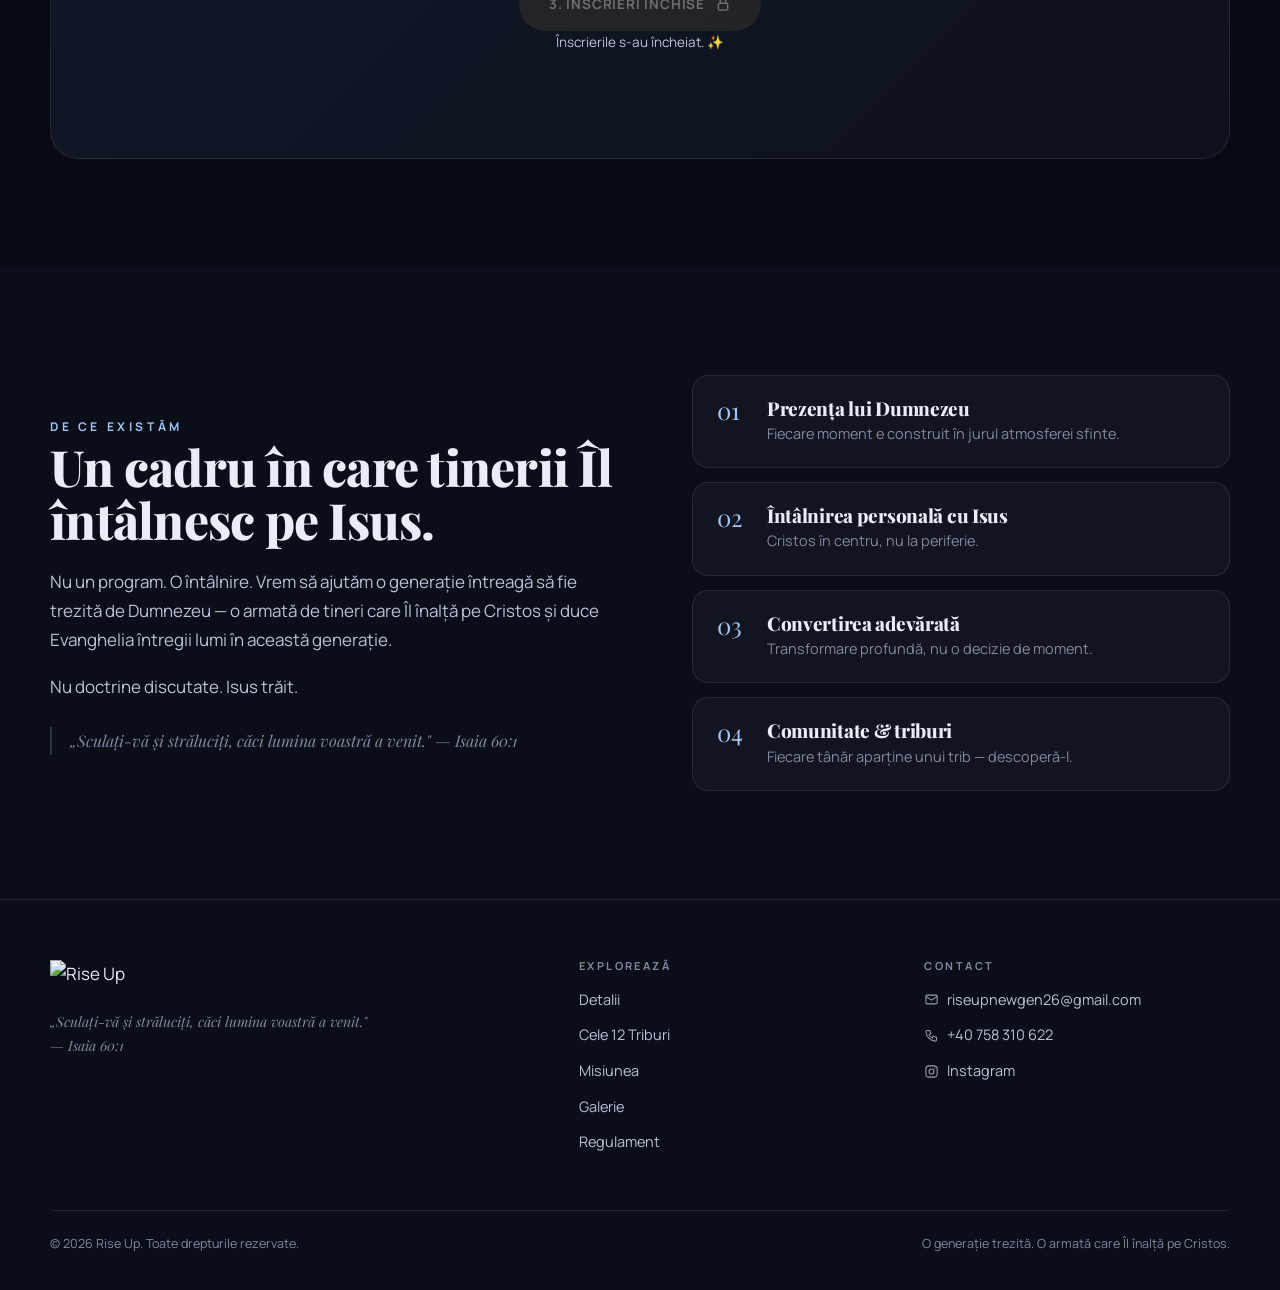
==== commit 5ad86b0f: "Redesign pe tot site-ul, nu doar pe prima pagina Paleta era deja globala, dar restul ramasese doar p" ====
--- a/index.html
+++ b/index.html
@@ -20,10 +20,6 @@
 </head>
 <body>
 
-<!-- Cerul cu stele: stă fix în spatele întregii pagini, așa că rămâne acolo
-     și după ce afișul din hero se face mare și dispare la scroll. -->
-<canvas id="stars" aria-hidden="true"></canvas>
-
 <!-- ═══════════ NAVBAR ═══════════ -->
 <nav id="nav" aria-label="Navigare principală">
   <a class="nav-brand" href="index.html" aria-label="Rise Up — acasă">
--- a/styles.css
+++ b/styles.css
@@ -240,7 +240,7 @@
 }
 .hero-inner{
   position:relative;z-index:3;width:100%;max-width:var(--max);margin:0 auto;
-  padding:106px clamp(20px,4vw,46px) 86px;
+  padding:106px clamp(20px,4vw,46px) 110px;   /* jos lasam loc pentru "Coboara" */
   display:flex;flex-direction:column;align-items:center;text-align:center;
 }
 @keyframes fadeUp{from{opacity:0;transform:translateY(28px)}to{opacity:1;transform:none}}
@@ -254,9 +254,13 @@
 .hero-ctas{animation-delay:.86s}
 .scroll-hint{animation:fadeUp 1s 1.2s var(--ease) backwards}
 
-/* Locul afisului: tine spatiul in pagina. Rama din el e cea care creste. */
+/* Locul afisului: tine spatiul in pagina. Rama din el e cea care creste.
+   Latimea e limitata si de inaltimea ecranului: ~500px din ecran sunt luati
+   de navbar, text, butoane si "Coboara", iar ce ramane imparte la 16/9.
+   Fara asta, pe laptop afisul impingea butoanele afara din ecran. */
 .hero-slot{
-  position:relative;width:100%;max-width:940px;aspect-ratio:16/9;
+  position:relative;aspect-ratio:16/9;
+  width:min(100%, 940px, calc((100svh - 500px) * 16 / 9));
   margin-bottom:clamp(26px,4vh,40px);
 }
 .hero-frame{
@@ -411,11 +415,22 @@
 
 /* header intern de pagină (sub-hero pentru pagini secundare) */
 .page-head{
-  position:relative;padding:clamp(130px,18vh,190px) clamp(20px,4vw,46px) clamp(50px,8vh,80px);
+  position:relative;padding:clamp(126px,17vh,178px) clamp(20px,4vw,46px) clamp(44px,6vh,64px);
   text-align:center;overflow:hidden;
-  background:radial-gradient(ellipse 60% 80% at 50% 0%,var(--ember),transparent 60%),var(--bg);
-}
-.page-head::after{content:'';position:absolute;top:0;left:50%;transform:translateX(-50%);width:1px;height:34%;background:linear-gradient(var(--fire),transparent);box-shadow:0 0 22px 3px var(--ember)}
+  /* Fara var(--bg) la final: era opac si acoperea cerul cu stele tocmai sus,
+     unde se vede cel mai bine. Ramane doar aura. */
+  background:radial-gradient(ellipse 70% 85% at 50% -8%,var(--ember),transparent 62%);
+}
+/* Inainte era o dunga verticala de "flacara". Acum e o aura difuza, in acelasi
+   limbaj cu cerul de pe prima pagina. */
+.page-head::after{
+  content:'';position:absolute;top:-130px;left:50%;transform:translateX(-50%);
+  width:min(620px,88vw);height:300px;border-radius:50%;pointer-events:none;
+  background:radial-gradient(closest-side,var(--ember),transparent);
+  filter:blur(24px);
+}
+/* Fara asta ramanea o gaura de ~200px intre titlul paginii si continut. */
+.page-head + .block{padding-top:clamp(40px,6vh,68px)}
 .page-head .pill{margin-bottom:20px}
 .page-head h1{font-size:clamp(40px,7vw,80px);margin-bottom:16px}
 .page-head p{color:var(--ink-dim);max-width:600px;margin:0 auto;font-weight:400}
@@ -482,6 +497,13 @@
   .hero-slot{margin-bottom:24px}
   .scroll-hint{bottom:14px}
 }
+/* Ecran prea scund (telefon mic in portret, orice in peisaj): nu mai incape
+   nici afisul mic, nici textul, deci renuntam la efect si lasam pagina sa
+   curga normal. JS-ul vede ca scena nu mai e "sticky" si nu porneste. */
+@media (max-height:700px){
+  #hero{height:auto}
+  .hero-stage{position:static;height:auto;min-height:100svh}
+}
 @media (prefers-reduced-motion:reduce){
   /* fara efectul de scroll, hero-ul e o sectiune normala de un ecran */
   #hero{height:auto}
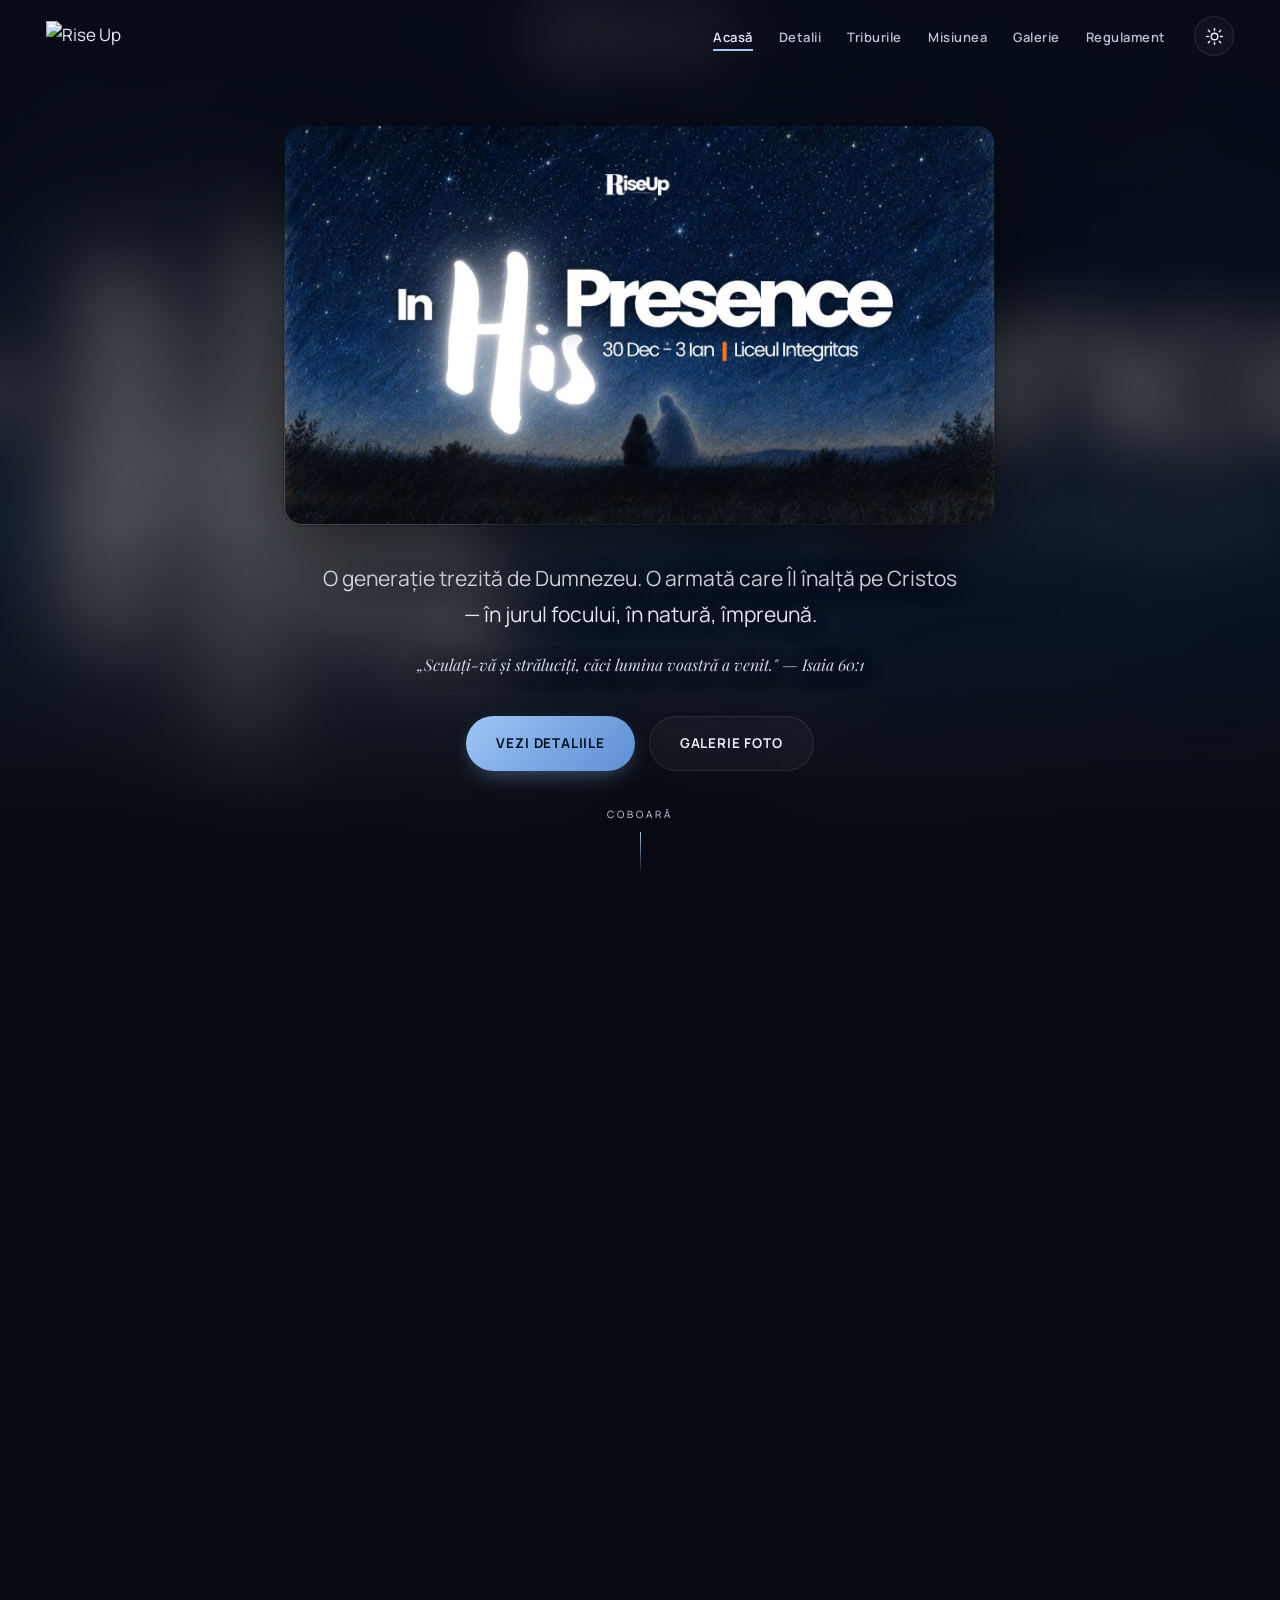
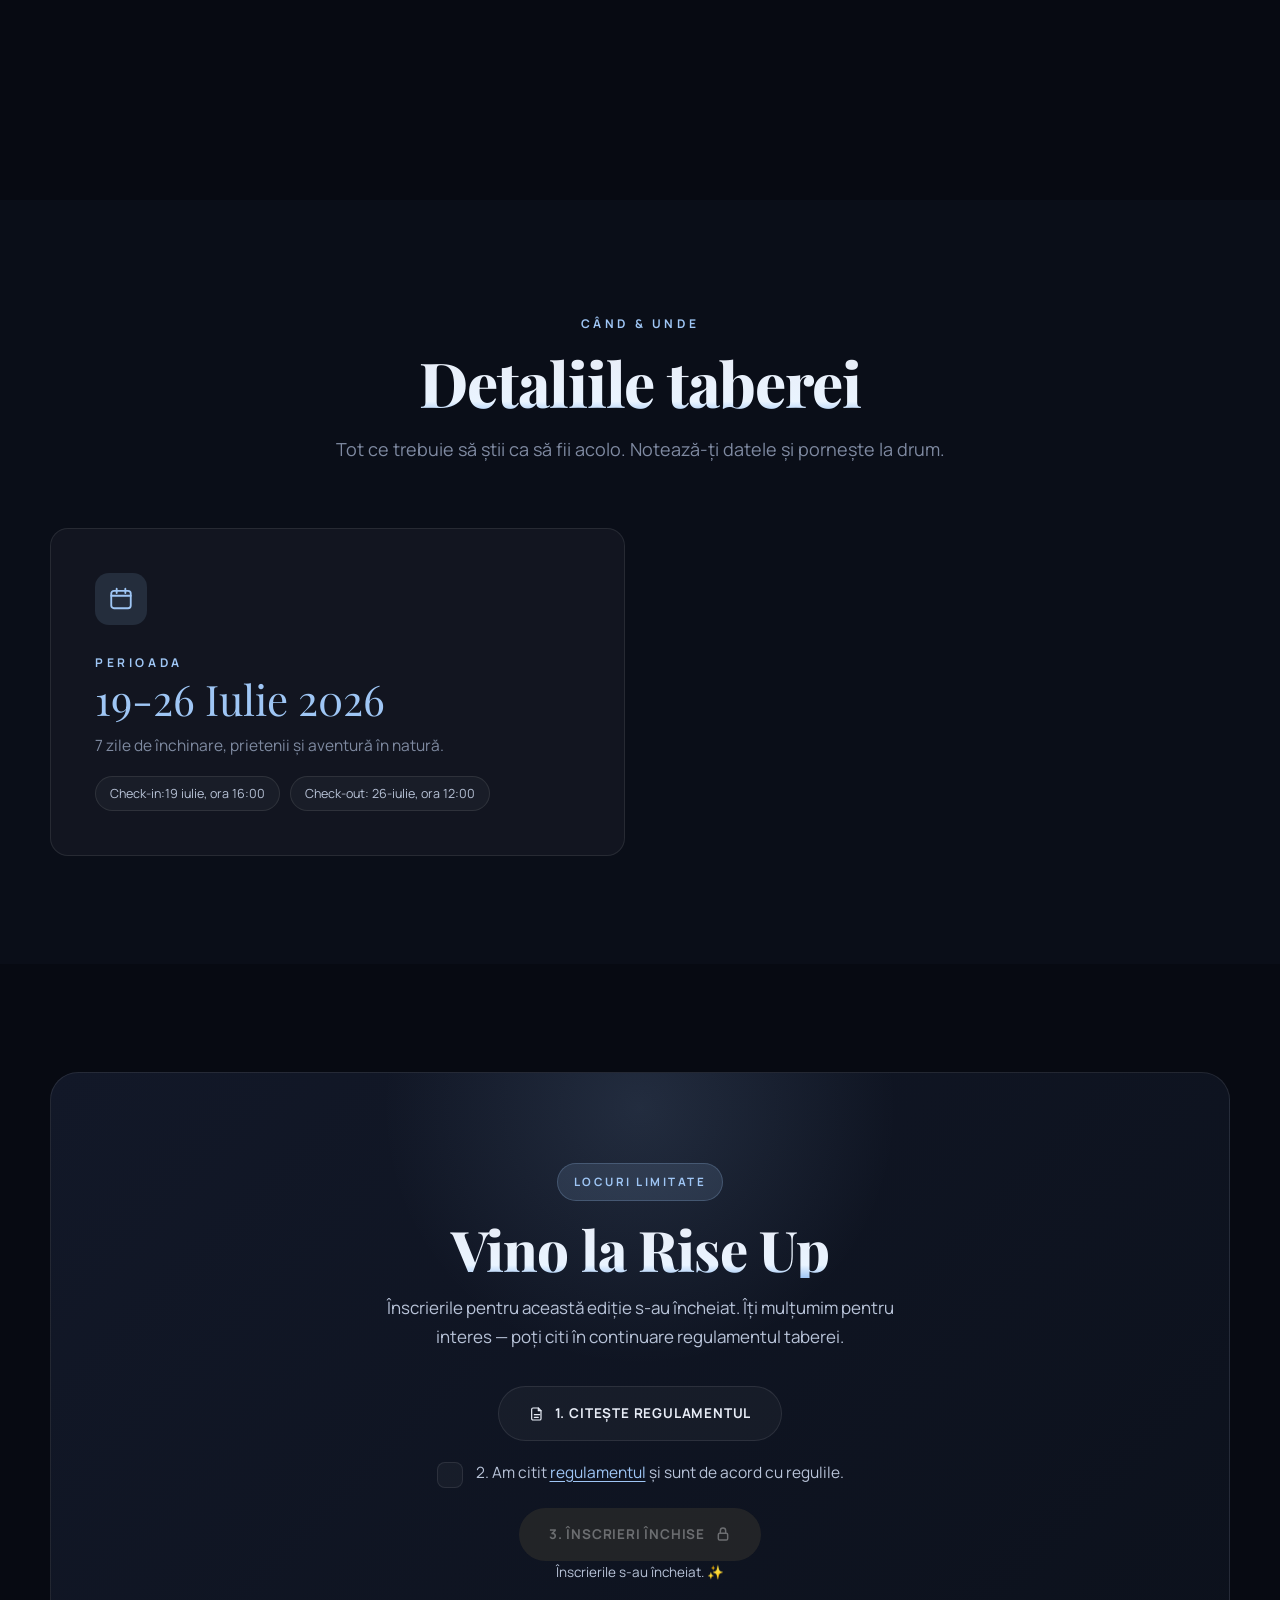
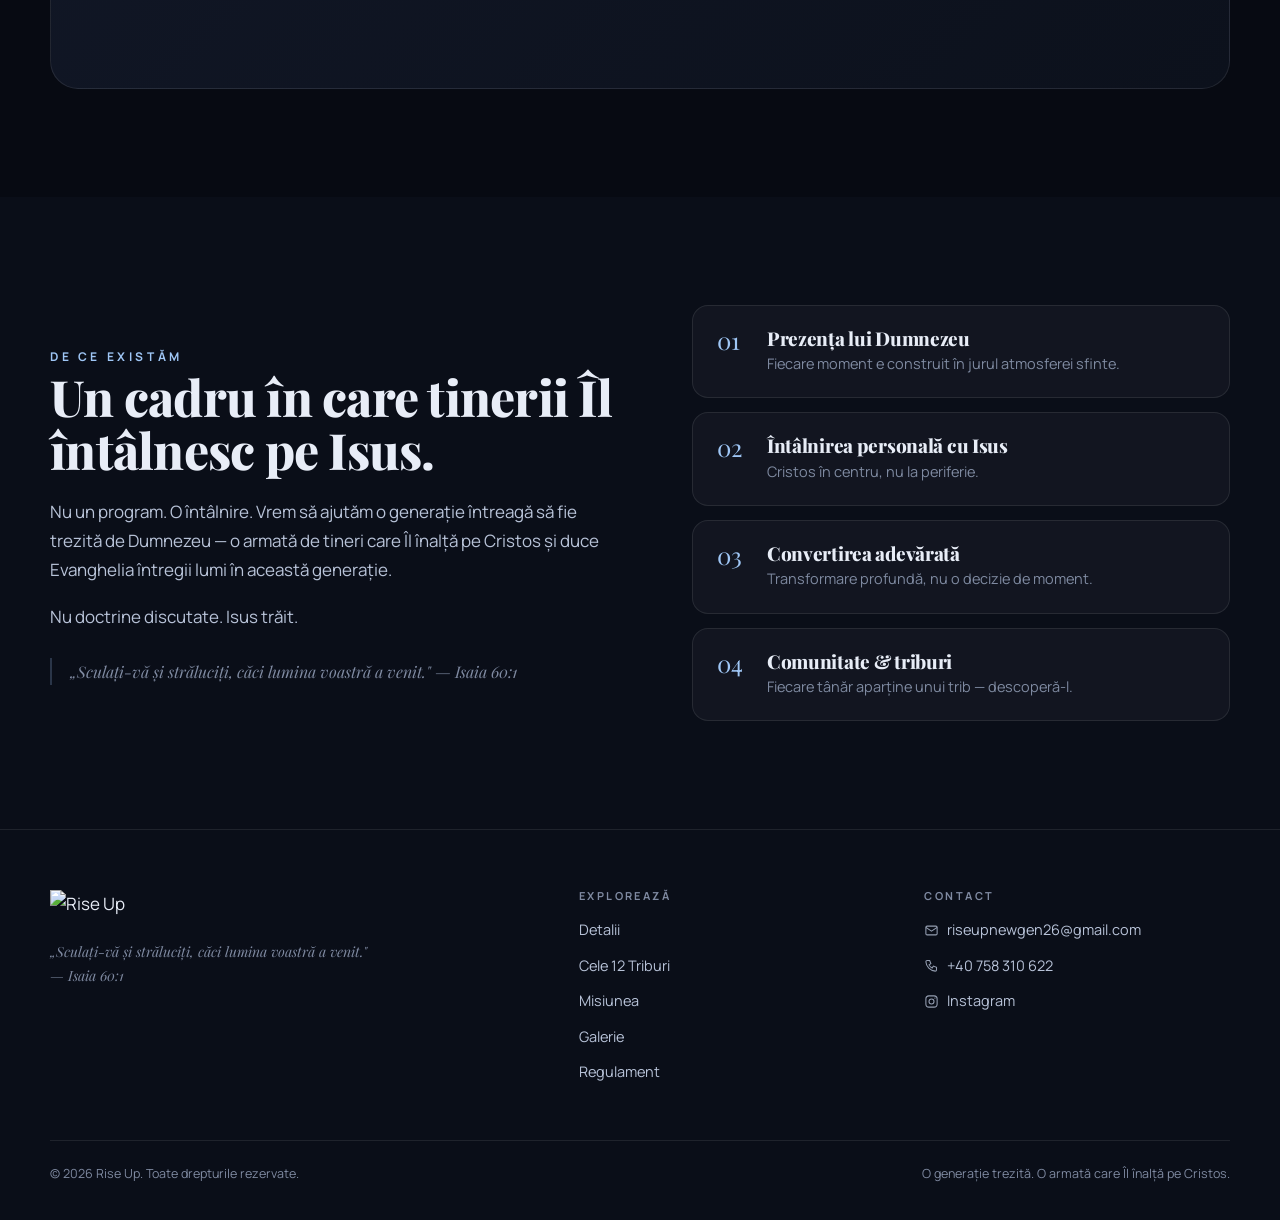
==== commit 6bb6854e: "Scot Camping BERIVOI Aici sectiunea "Detalii" mai are cardul cu perioada, deci ramane; am pus grila " ====
--- a/index.html
+++ b/index.html
@@ -97,7 +97,7 @@
       <h2 class="fire-text">Detaliile taberei</h2>
       <p>Tot ce trebuie să știi ca să fii acolo. Notează-ți datele și pornește la drum.</p>
     </div>
-    <div class="detail-grid">
+    <div class="detail-grid detail-grid-one">
       <!-- ✏️ EDITEAZĂ — DATA -->
       <div class="detail-card reveal d1">
         <div class="ico"><svg viewBox="0 0 24 24" fill="none" stroke="currentColor" stroke-width="1.7" stroke-linecap="round"><rect x="3" y="4.5" width="18" height="16" rx="2.5"/><path d="M3 9h18M8 2.5v4M16 2.5v4"/></svg></div>
@@ -109,17 +109,6 @@
           <span>Check-out: 26-iulie, ora 12:00</span>
         </div>
       </div>
-      <!-- ✏️ EDITEAZĂ — LOCAȚIE + LINK GOOGLE MAPS -->
-      <div class="detail-card reveal d2">
-        <div class="ico"><svg viewBox="0 0 24 24" fill="none" stroke="currentColor" stroke-width="1.7" stroke-linecap="round" stroke-linejoin="round"><path d="M12 21s7-5.5 7-11a7 7 0 1 0-14 0c0 5.5 7 11 7 11z"/><circle cx="12" cy="10" r="2.6"/></svg></div>
-        <span class="eyebrow">Locația</span>
-        <h3>Camping BERIVOI</h3>
-        <p>În mijlocul naturii, lângă Făgărăș — exact unde focul de tabără se vede cel mai bine.</p>
-        <a class="map-link" href="https://www.google.com/maps/place/Camping+IMPACT/@45.6957199,24.9758348,17z/data=!3m1!4b1!4m6!3m5!1s0x4748e933a5f3f1ef:0x7afe7c82536399de!8m2!3d45.6957199!4d24.9758348!16s%2Fg%2F11fy19kldj" target="_blank" rel="noopener">
-          Deschide în Google Maps
-          <svg viewBox="0 0 24 24" fill="none" stroke="currentColor" stroke-width="2" stroke-linecap="round" stroke-linejoin="round"><path d="M7 17 17 7M9 7h8v8"/></svg>
-        </a>
-      </div>
     </div>
   </div>
 </section>
